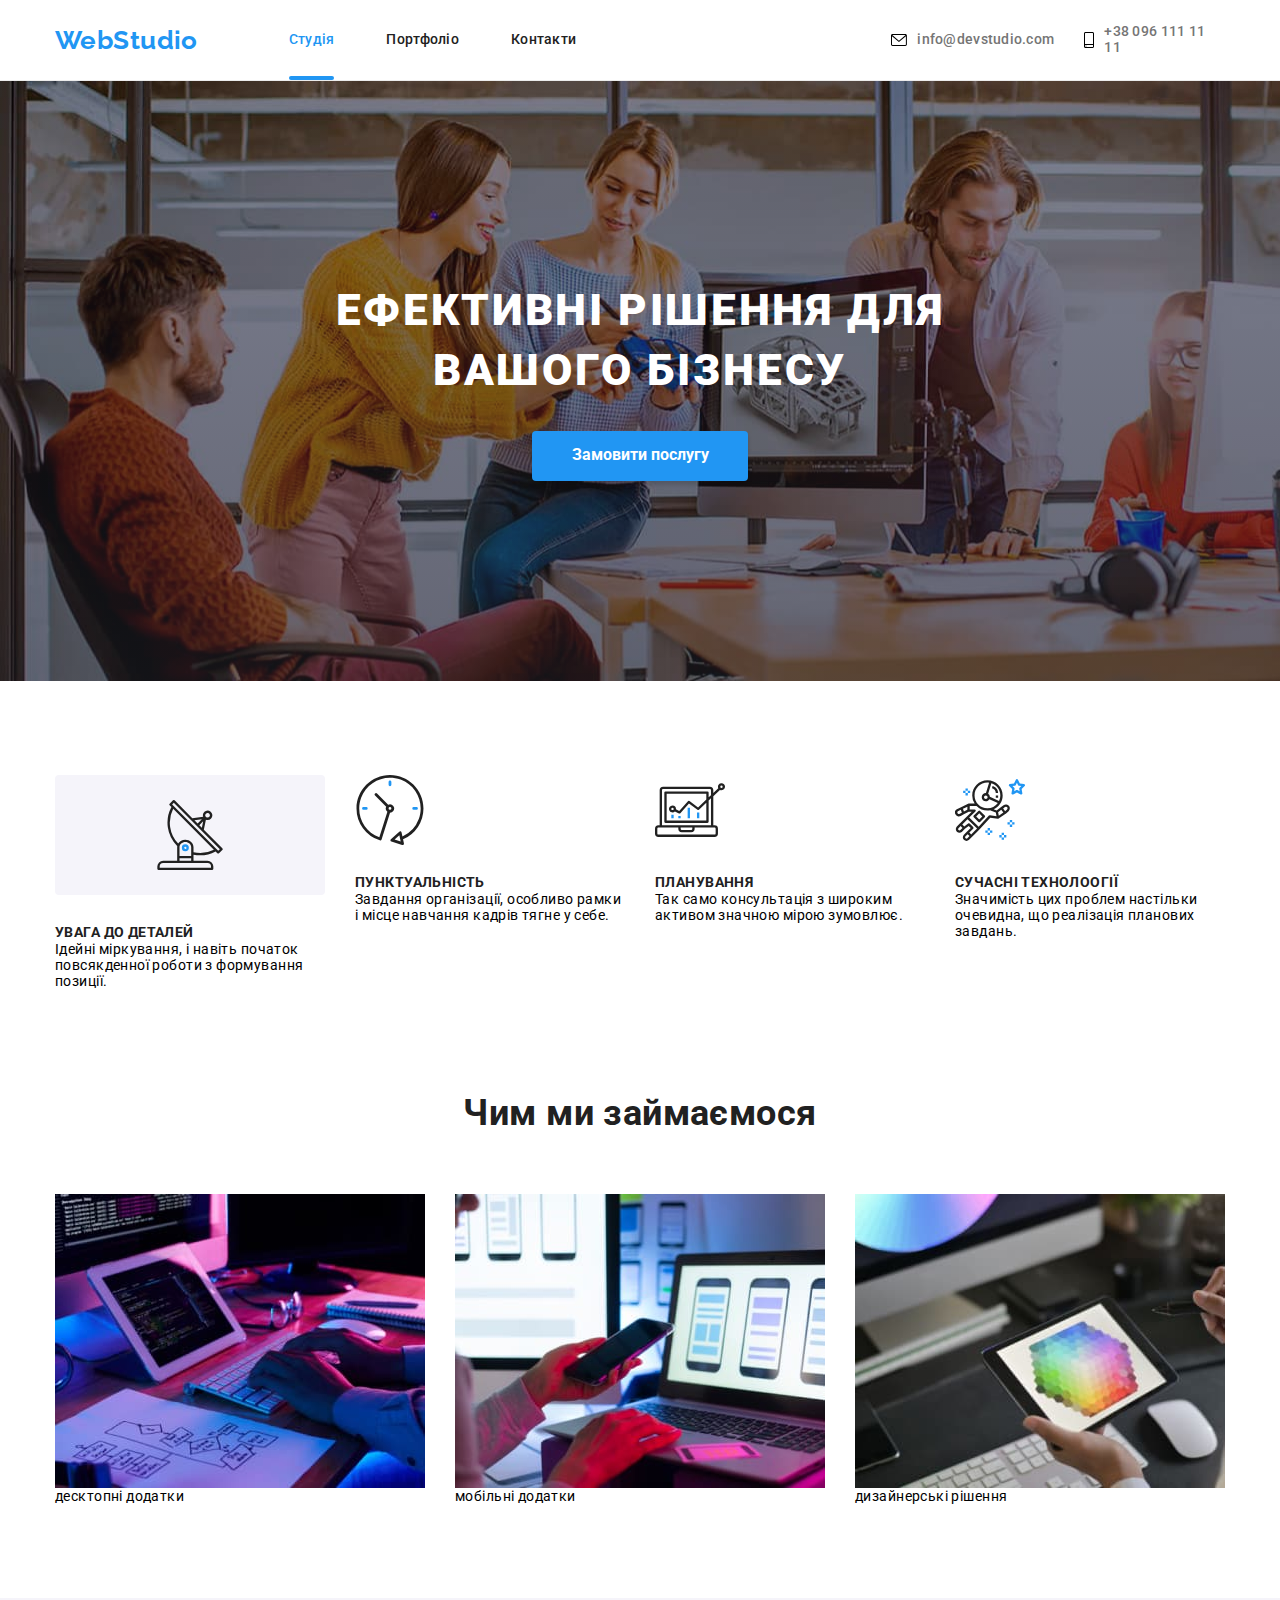
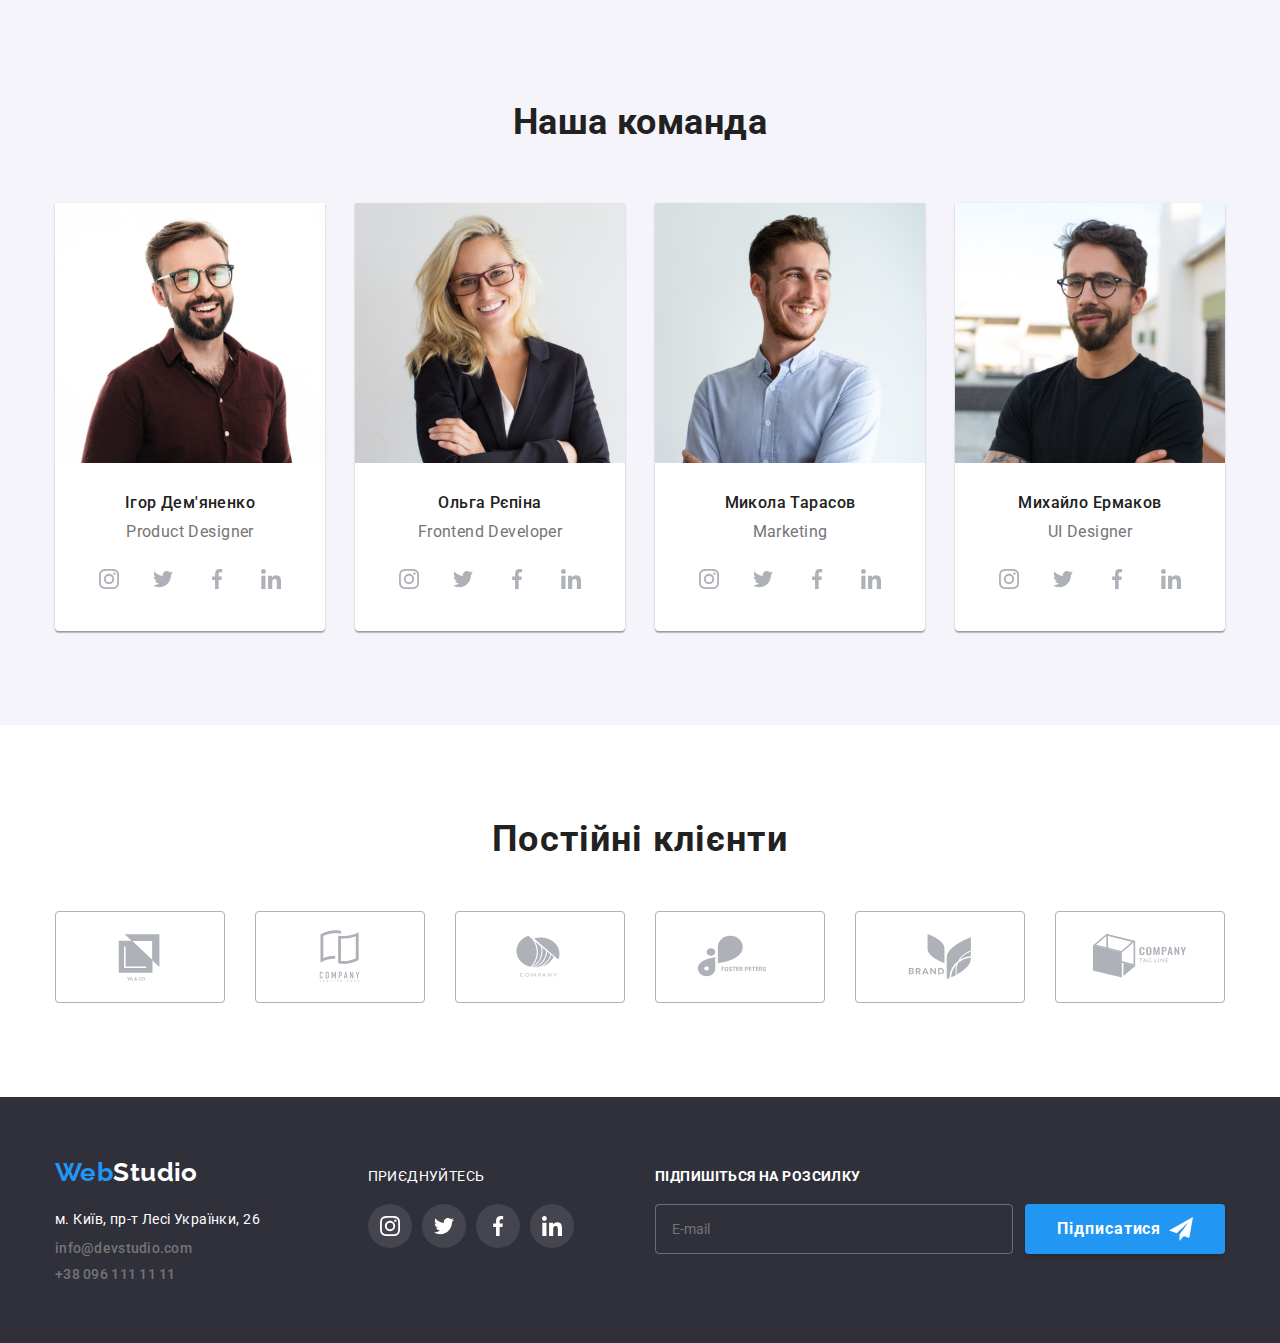
==== index.html @ 7995b05e "HW7 in procces..." ====
<!DOCTYPE html>
<html lang="uk">
  <head>
    <meta charset="UTF-8" >
    <meta http-equiv="X-UA-Compatible" content="IE=edge" >
    <meta name="viewport" content="width=device-width, initial-scale=1.0" >
    <title>WebStudio</title>
    <link
      rel="stylesheet"
      href="https://cdn.jsdelivr.net/npm/modern-normalize@1.1.0/modern-normalize.min.css"
    >
    <link rel="stylesheet" href="./css/styles.css" >
    <link rel="preconnect" href="https://fonts.googleapis.com" >
    <link rel="preconnect" href="https://fonts.gstatic.com" crossorigin >
    <link
      href="https://fonts.googleapis.com/css2?family=Raleway:wght@700&family=Roboto:wght@400;500;700;900&display=swap"
      rel="stylesheet"
    >
  </head>

  <body>
    <!--header-->
    <header class="header">
      <div class=" header-container container">
        <!-- logo -->
          <a class="logo header__logo link" href="./index.html"
            >Web<span class="logo__text">Studio</span>
          </a>
          <!-- nav -->
          <nav class="nav header__nav">
          <ul class="nav__list list">
            <li class="nav__item">
              <a class="nav__link link nav__link--current" href="./index.html">студія</a>
            </li>
            <li class="nav__item">
              <a class="nav__link link" href="./portfolio.html">портфоліо</a>
            </li>
            <li class="nav__item">
              <a class="nav__link link" href="">контакти</a>
            </li>
          </ul>
        </nav>
        <!-- link mail -->
        <ul class="header__contact list">
          <li class="header__mail-item">
            <a class="header__mail-link link" href="mailto:info@devstudio.com"
              >info@devstudio.com
              <svg class="header__icons" width="16" height="12">
                <use href="./images/icons.svg#icon-envelope"></use>
              </svg>
            </a>
          </li>
          <!-- link tel.-->
          <li class="header__phone-item">
            <a class="header__phone-link link" href="tel:+380961111111"
              >+38 096 111 11 11
              <svg class="header__icons" width="10" height="16">
                <use href="./images/icons.svg#icon-smartphone"></use>
              </svg>
            </a>
          </li>
        </ul>
      </div>
    </header>
    <!--section hero section-->
    <main class="main">
      <!--  -->
      <section class="hero-section section">
        <div class="container">
          <h1 class="hero-title">ефективні рішення для вашого бізнесу</h1>
          <button data-modal-open class="modal-button" type="button">
            Замовити послугу
          </button>
        </div>
      </section>

      <!--FEATURES-->

      <section class="feature section">
        <div class="container">
          <h2 class="visually-hidden">наші особливості</h2>
          <ul class="feature__list list">
            <li class="feature__item">
              <div class="features__container">
                <svg class="feature__icons" width="70" height="70">
                  <use href="./images/icons.svg#icon-antenna"></use>
                </svg>
              </div>
              <h3 class="feature__title">увага до деталей</h3>
              <p class="feature__deskription">
                Ідейні міркування, і навіть початок повсякденної роботи з
                формування позиції.
              </p>
            </li>
            <li class="feature__item">
              <div class="feature__container">
                <svg class="feature__icons" width="70" height="70">
                  <use href="./images/icons.svg#icon-clock"></use>
                </svg>
              </div>
              <h3 class="feature__title">пунктуальність</h3>
              <p class="feature__deskription">
                Завдання організації, особливо рамки і місце навчання кадрів
                тягне у себе.
              </p>
            </li>
            <li class="feature__item">
              <div class="feature__container">
                <svg class="feature__icons" width="70" height="70">
                  <use href="./images/icons.svg#icon-diagram"></use>
                </svg>
              </div>
              <h3 class="feature__title">планування</h3>
              <p class="feature__deskription">
                Так само консультація з широким активом значною мірою зумовлює.
              </p>
            </li>
            <li class="feature__item">
              <div class="feature__container">
                <svg class="feature__icons" width="70" height="70">
                  <use href="./images/icons.svg#icon-astronaut"></use>
                </svg>
              </div>
              <h3 class="feature__title">сучасні технолоогії</h3>
              <p class="feature__deskription">
                Значимість цих проблем настільки очевидна, що реалізація
                планових завдань.
              </p>
            </li>
          </ul>
        </div>
      </section>

      <!--чім ми займаємося-->

      <section class=" we-do-section section">
        <div class="container">
          <h2 class="we-do-section__title">Чим ми займаємося</h2>

          <!--  -->

          <ul class="we-do-section__list list">
            <li>
              <div class="we-do-section__wrapper">
                <img
                  src="./images/coding.jpg"
                  alt="Розробка програм"
                  width="370"
                >
                <p class="we-do-section__overlay">десктопні додатки</p>
              </div>
            </li>
            <!--  -->
            <li>
              <div class="we-do-section__wrapper">
                <img
                  src="./images/mobile-dev.jpg"
                  alt="Розробка для мобільних пристроїв"
                  width="370"
                >
                  <p class="we-do-section__overlay">мобільні додатки</p>
              </div>
            </li>
            <!--  -->
            <li>
              <div class="we-do-section__wrapper">
                <img
                  src="./images/coloring.jpg"
                  alt="Розробка стилю"
                  width="370"
                >
                  <p class="we-do-section__overlay">дизайнерські рішення</p>
              </div>
            </li>
          </ul>
        </div>
      </section>

      <!--наша команда-->

      <section class="section team-section">
        <div class="container">
          <h2 class="title-team-section">Наша команда</h2>
          <ul class="list-team list">
            <li class="team">
              <img
                src="./images/img_team/man1.jpg"
                alt="Ігор Дем'яненко"
                width="270"
              >
              <div class="team-description">
                <h3 class="head-member-team">ігор дем'яненко</h3>
                <p class="post-member-team" lang="en">product designer</p>
                <ul class="social-list list">
                  <li>
                    <a
                      class="social-link link"
                      href="https://www.instagram.com"
                      target="_blank"
                      rel="nofollow noopener noreferrer"
                      aria-label="Instagram"
                    >
                      <svg class="social-icons" width="20" height="20">
                        <use href="./images/icons.svg#icon-instagram"></use>
                      </svg>
                    </a>
                  </li>
                  <li>
                    <a
                      class="social-link link"
                      href="https://www.twitter.com"
                      target="_blank"
                      rel="nofollow noopener noreferrer"
                      aria-label="Twitter"
                    >
                      <svg class="social-icons" width="20" height="20">
                        <use href="./images/icons.svg#icon-twitter"></use>
                      </svg>
                    </a>
                  </li>
                  <li>
                    <a
                      class="social-link link"
                      href="https://www.facebook.com"
                      target="_blank"
                      rel="nofollow noopener noreferrer"
                      aria-label="Facebook"
                    >
                      <svg class="social-icons" width="20" height="20">
                        <use href="./images/icons.svg#icon-facebook"></use>
                      </svg>
                    </a>
                  </li>
                  <li>
                    <a
                      class="social-link link"
                      href="https://www.linkedin.com"
                      target="_blank"
                      rel="nofollow noopener noreferrer"
                      aria-label="Linkedin"
                    >
                      <svg class="social-icons" width="20" height="20">
                        <use href="./images/icons.svg#icon-linkedin"></use>
                      </svg>
                    </a>
                  </li>
                </ul>
              </div>
            </li>
            <li class="team">
              <img
                src="./images/img_team/blondgerl.jpg"
                alt="Ольга Рєпіна"
                width="270"
              >
              <div class="team-description">
                <h3 class="head-member-team">ольга рєпіна</h3>
                <p class="post-member-team" lang="en">frontend developer</p>
                <ul class="social-list list">
                  <li>
                    <a
                      class="social-link link"
                      href="https://www.instagram.com"
                      target="_blank"
                      rel="nofollow noopener noreferrer"
                      aria-label="Instagram"
                    >
                      <svg class="social-icons" width="20" height="20">
                        <use href="./images/icons.svg#icon-instagram"></use>
                      </svg>
                    </a>
                  </li>
                  <li>
                    <a
                      class="social-link link"
                      href="https://www.twitter.com"
                      target="_blank"
                      rel="nofollow noopener noreferrer"
                      aria-label="Twitter"
                    >
                      <svg class="social-icons" width="20" height="20">
                        <use href="./images/icons.svg#icon-twitter"></use>
                      </svg>
                    </a>
                  </li>
                  <li>
                    <a
                      class="social-link link"
                      href="https://www.facebook.com"
                      target="_blank"
                      rel="nofollow noopener noreferrer"
                      aria-label="Facebook"
                    >
                      <svg class="social-icons" width="20" height="20">
                        <use href="./images/icons.svg#icon-facebook"></use>
                      </svg>
                    </a>
                  </li>
                  <li>
                    <a
                      class="social-link link"
                      href="https://www.linkedin.com"
                      target="_blank"
                      rel="nofollow noopener noreferrer"
                      aria-label="Linkedin"
                    >
                      <svg class="social-icons" width="20" height="20">
                        <use href="./images/icons.svg#icon-linkedin"></use>
                      </svg>
                    </a>
                  </li>
                </ul>
              </div>
            </li>
            <li class="team">
              <img
                src="./images/img_team/man2.jpg"
                alt="Микола Тарасов"
                width="270"
              >
              <div class="team-description">
                <h3 class="head-member-team">микола тарасов</h3>
                <p class="post-member-team" lang="en">marketing</p>
                <ul class="social-list list">
                  <li>
                    <a
                      class="social-link link"
                      href="https://www.instagram.com"
                      target="_blank"
                      rel="nofollow noopener noreferrer"
                      aria-label="Instagram"
                    >
                      <svg class="social-icons" width="20" height="20">
                        <use href="./images/icons.svg#icon-instagram"></use>
                      </svg>
                    </a>
                  </li>
                  <li>
                    <a
                      class="social-link link"
                      href="https://www.twitter.com"
                      target="_blank"
                      rel="nofollow noopener noreferrer"
                      aria-label="Twitter"
                    >
                      <svg class="social-icons" width="20" height="20">
                        <use href="./images/icons.svg#icon-twitter"></use>
                      </svg>
                    </a>
                  </li>
                  <li>
                    <a
                      class="social-link link"
                      href="https://www.facebook.com"
                      target="_blank"
                      rel="nofollow noopener noreferrer"
                      aria-label="Facebook"
                    >
                      <svg class="social-icons" width="20" height="20">
                        <use href="./images/icons.svg#icon-facebook"></use>
                      </svg>
                    </a>
                  </li>
                  <li>
                    <a
                      class="social-link link"
                      href="https://www.linkedin.com"
                      target="_blank"
                      rel="nofollow noopener noreferrer"
                      aria-label="Linkedin"
                    >
                      <svg class="social-icons" width="20" height="20">
                        <use href="./images/icons.svg#icon-linkedin"></use>
                      </svg>
                    </a>
                  </li>
                </ul>
              </div>
            </li>
            <li class="team">
              <img
                src="./images/img_team/man3.jpg"
                alt="Михайло Єрмаков"
                width="270"
              >
              <div class="team-description">
                <h3 class="head-member-team">михайло ермаков</h3>
                <p class="post-member-team" lang="en">UI designer</p>
                <ul class="social-list list">
                  <li>
                    <a
                      class="social-link link"
                      href="https://www.instagram.com"
                      target="_blank"
                      rel="nofollow noopener noreferrer"
                      aria-label="Instagram"
                    >
                      <svg class="social-icons" width="20" height="20">
                        <use href="./images/icons.svg#icon-instagram"></use>
                      </svg>
                    </a>
                  </li>
                  <li>
                    <a
                      class="social-link link"
                      href="https://www.twitter.com"
                      target="_blank"
                      rel="nofollow noopener noreferrer"
                      aria-label="Twitter"
                    >
                      <svg class="social-icons" width="20" height="20">
                        <use href="./images/icons.svg#icon-twitter"></use>
                      </svg>
                    </a>
                  </li>
                  <li>
                    <a
                      class="social-link link"
                      href="https://www.facebook.com"
                      target="_blank"
                      rel="nofollow noopener noreferrer"
                      aria-label="Facebook"
                    >
                      <svg class="social-icons" width="20" height="20">
                        <use href="./images/icons.svg#icon-facebook"></use>
                      </svg>
                    </a>
                  </li>
                  <li>
                    <a
                      class="social-link link"
                      href="https://www.linkedin.com"
                      target="_blank"
                      rel="nofollow noopener noreferrer"
                      aria-label="Linkedin"
                    >
                      <svg class="social-icons" width="20" height="20">
                        <use href="./images/icons.svg#icon-linkedin"></use>
                      </svg>
                    </a>
                  </li>
                </ul>
              </div>
            </li>
          </ul>
        </div>
      </section>
      <!-- client-list -->
      <section class="section clients">
        <div class="container">
          <h2 class="clients-title">Постійні клієнти</h2>
          <ul class="clients-list list">
            <li class="clients-item">
              <a href="" class="clients-link">
                <svg class="client-icon" width="106" height="60">
                  <use href="./images/icons.svg#icon-logo-1"></use>
                </svg>
              </a>
            </li>
            <li class="clients-item">
              <a href="" class="clients-link">
                <svg class="client-icon" width="106" height="60">
                  <use href="./images/icons.svg#icon-logo-2"></use>
                </svg>
              </a>
            </li>
            <li class="clients-item">
              <a href="" class="clients-link">
                <svg class="client-icon" width="106" height="60">
                  <use href="./images/icons.svg#icon-logo-3"></use>
                </svg>
              </a>
            </li>
            <li class="clients-item">
              <a href="" class="clients-link">
                <svg class="client-icon" width="106" height="60">
                  <use href="./images/icons.svg#icon-logo-4"></use>
                </svg>
              </a>
            </li>
            <li class="clients-item">
              <a href="" class="clients-link">
                <svg class="client-icon" width="106" height="60">
                  <use href="./images/icons.svg#icon-logo-5"></use>
                </svg>
              </a>
            </li>
            <li class="clients-item">
              <a href="" class="clients-link">
                <svg class="client-icon" width="106" height="60">
                  <use href="./images/icons.svg#icon-logo-6"></use>
                </svg>
              </a>
            </li>
          </ul>
        </div>
      </section>
    </main>

    <!--footer-->

    <footer class="footer">
      <div class="footer-container container">
        <div class="footer-address">
          <h2 class="visually-hidden">контакти</h2>
          <a class="logo link" href="./index.html"
            >Web<span class="logo__text-invert">Studio</span>
          </a>
          <address class="address">
            <ul class="addres__list list">
              <li class="addres__item">
                <a
                  class="address__link link"
                  href="https://goo.gl/maps/MjFmagzTwZB6WULo7"
                  target="_blank"
                  rel="noopener nofollow noreferrer"
                  >м. Київ, пр-т Лесі Українки, 26
                </a>
              </li>
              <li class="address__mail-item">
                <a
                  class="address__mail-link link"
                  href="mailto:info@devstudio.com"
                  >info@devstudio.com</a
                >
              </li>
              <li class="address__phone-item">
                <a class="address__phone-link link" href="tel:+380961111111"
                  >+38 096 111 11 11</a
                >
              </li>
            </ul>
          </address>
        </div>
        <!-- social-list -->
        <div class="footer__social-links">
          <p class="footer__social-links--title">приєднуйтесь</p>
          <ul class="footer__social-links--list list">
            <li>
              <a
                class="footer__social-links--invert link"
                href="https://www.instagram.com"
                target="_blank"
                rel="nofollow noopener noreferrer"
                aria-label="Instagram"
              >
                <svg class="footer__social-links--icons" width="20" height="20">
                  <use href="./images/icons.svg#icon-instagram"></use>
                </svg>
              </a>
            </li>
            <li>
              <a
                class="footer__social-links--invert link"
                href="https://www.twitter.com"
                target="_blank"
                rel="nofollow noopener noreferrer"
                aria-label="Twitter"
              >
                <svg class="footer__social-links--icons" width="20" height="20">
                  <use href="./images/icons.svg#icon-twitter"></use>
                </svg>
              </a>
            </li>
            <li>
              <a
                class="footer__social-links--invert link"
                href="https://www.facebook.com"
                target="_blank"
                rel="nofollow noopener noreferrer"
                aria-label="Facebook"
              >
                <svg class="footer__social-links--icons" width="20" height="20">
                  <use href="./images/icons.svg#icon-facebook"></use>
                </svg>
              </a>
            </li>
            <li>
              <a
                class="footer__social-links--invert link"
                href="https://www.linkedin.com"
                target="_blank"
                rel="nofollow noopener noreferrer"
                aria-label="Linkedin"
              >
                <svg class="footer__social-links--icons" width="20" height="20">
                  <use href="./images/icons.svg#icon-linkedin"></use>
                </svg>
              </a>
            </li>
          </ul>
        </div>

        <!-- form footer -->

        <form class="footer-booking-form" name="footer-booking-form">
          <span class="title-submit " >підпишіться на розсилку</span>
          <label class="footer-label">
            <input class="footer-form-input" type="email" name="email" placeholder="E-mail">
            <button class="button-submit" type="submit">
              Підписатися
              <svg class="icon-send" width="24" height="24">
                <use href="./images/icons.svg#icon-send"></use>
              </svg>
            </button>
          </label>  
        </form>
      </div>
    </footer>

    <!-- modal window -->
    <div class="backdrop is-hidden" data-modal>
      <div class="modal">
        <p></p>
        <button data-modal-close class="close-btn" type="button">
          <svg class="close-btn-icon" width="18" height="18">
            <use href="./images/icons.svg#icon-close"></use>
          </svg>
        </button>

        <!-- modal-form -->

        <form class="modal-booking-form" name="modal_booking_form" >
          <div class="modal-submit">
            <p class="title-modal-submit">Залиште свої данні, ми вам передзвонимо</p>
            <!--  -->
            <label class="booking-form-fild">
              <span class="label-title">Ім'я</span>
              <input type="text" class="modal-form-input" name="username" required >
              <svg class="icon icon-person-form" width="18" height="18">
                <use href="./images/icons.svg#icon-person-black-form"></use>
              </svg>
            </label>
            <!--  -->
            <label class="booking-form-fild">
              <span class="label-title">Телефон</span>
              <input type="tel" class="modal-form-input" name="phone_number" required>
              <svg class="icon icon-phone-form" width="18" height="18">
                <use href="./images/icons.svg#icon-phone-black-form"></use>
              </svg>
            </label>
            <!--  -->
            <label class="booking-form-fild">
              <span class="label-title">Пошта</span>
              <input type="email" class="modal-form-input" name="email">
              <svg class="icon icon-email-form" width="18" height="18">
                <use href="./images/icons.svg#icon-email-black-form"></use>
              </svg>
            </label>
            <!--  -->
            <label class="booking-form-fild">
              <span class="label-title">Коментар</span>
              <textarea name="coments" placeholder="Введіть текст" rows="8"></textarea>
            </label>
            <!--  -->
            <label class="chekbox-form-fild">
              <input type="checkbox" name="checkbox" class="checkbox">
              <span class="icon-checkbox"></span>
              <span class="checkbox-title">Погоджуюся з розсилкою та приймаю 
                <a class="checkbox-agreement" href="">Умови договору</a>
              </span>
            </label>
            <button type="submit" class="button-submit modal-form-button" >Відправити</button>
          </div>
        </form>
      </div>
    </div>
    <script src="./js/modal.js"></script>
  </body>
</html>
---- css/styles.css ----
/* base style */

body {
    background-color: var(--background-color-white);
    font-family: var(--primary-font);
    font-size: 14px;
    letter-spacing: 0.03em;
}
/* змінні */
:root {
    --button-color-blue: #2196F3;
    --background-color-white: #ffffff;
    --background-color-dark: #2F303A;
    --background-color-light: #ECECEC;
    --background-color-team: #F5F4FA;
    --main-text-color-gray: #757575;
    --main-text-color-black: #212121;
    --logo-text-color-blue: #2196F3;
    --logo-text-color-black: #212121;
    --hover-focus-color-blue: #2196F3;
    /* font */
    --primary-font: 'Roboto', sans-serif;
    /* animation */
    --trns-fast: 250ms ;
    --trns-slow: 2500ms;
}
/* reset styles */
h1, h2, h3, h4, h5, h6, p, ul {
    margin: 0;
}
/*    зміна курсора    */
button {
    cursor: pointer;
    font-family: inherit;
} 
/* колір для посилань */
a {
    text-decoration: none;
    color: #212121;
}
/*    Підреслювання  вимк    */
.link {
    text-decoration: none;
}
/*    маркер списку  вимк    */
.list {
    list-style: none;
    padding: 0;
} 
.container {
    width: 1200px;
    margin: 0 auto;
    padding: 0 15px;
}
.section {
    padding-top: 94px;
    padding-bottom: 94px;
}
/*    header   */
.header {
    background-color: var(--background-color-white);
    border-bottom: 1px solid #ECECEC;
}
.header-container {
    display: flex;
    align-items: center;
}
/* logo */
.logo {
    font-family: 'Raleway';
    font-weight: 700;
    font-size: 26px;
    line-height: 1.19;
    color: var(--logo-text-color-blue);
    padding-top: 24px;
    padding-bottom: 24px;
}
.logo-text {
    color: var(--logo-text-color-black);
}
.header__logo {
    margin-right: 91px;
}
/* nav */
.header__nav {
    display: flex;
    align-items: center;
    margin-right: 315px;
}
.nav__list {
    display: flex;
    text-transform: capitalize;
} 
.nav__item:not(:last-child) {
    margin-right: 52px;
}
.nav__link {
    display: block;
    padding-top: 32px;
    padding-bottom: 32px;
    font-weight: 500;
    line-height: 1.14;
    letter-spacing: 0.02em;
    position: relative;
    transition-property: color;
    transition-duration: var(--trns-fast);
}
.nav__link--current {
    color: #2196F3;
}
.nav__link--current::after {
    content: '';
    position: absolute;
    bottom: 0;
    left: 0;
    display: block;
    width: 100%;
    height: 4px;
    border-radius: 4px;
    background-color:var(--button-color-blue);
}
/*    Посилання на mail     */
.header__contact {
    display: flex;
}
.header__mail-item {
    margin-right: 30px;
    display: flex;
    align-items: center; 
}
.header__icons {
    transition-property: fill;
    transition-duration: var(--trns-fast);
}
.header__mail-link {
    display: flex;
    flex-direction: row-reverse;
    align-items: center;
    gap: 10px;
    font-weight: 500;
    line-height: 1.14;
    letter-spacing: 0.02em;
    color: var(--main-text-color-gray);

    transition-property: color;
    transition-duration: var(--trns-fast);
}                   
/*    Посилання на tel.    */
.header__phone-item {
    display: flex;
    align-items: center;
}
.header__phone-link {
    display: flex;
    flex-direction: row-reverse;
    align-items: center;
    gap: 10px;
    font-weight: 500;
    line-height: 1.14;
    letter-spacing: 0.02em;
    color:var(--main-text-color-gray);
    
    transition-property: color;
    transition-duration: var(--trns-fast); 
}

/*    Hover Focus  header  */

.nav__link:hover,
.nav__link:focus,
.header__mail-link:hover,
.header__mail-link:focus,
.header__phone-link:hover,
.header__phone-link:focus {
    color: var(--hover-focus-color-blue);
}

.header__mail-item:hover,
.header__mail-item:focus,
.header__phone-item:hover,
.header__phone-item:focus .icons-header {
    fill: var(--hover-focus-color-blue);
}

.header__mail-link:focus,
.phone-number-link:focus .icons-header {
    fill: #188CE8;
}

/*  section hero section   */

img {
    display: block;
}
.hero-section {
    padding: 200px 0 200px 0;
    margin: auto;
    max-width: 1600px;
    background-image: linear-gradient(rgba(47, 48, 58, 0.1), rgba(47, 48, 58, 0.4)), url('../images/Img.jpg');
    background-color: var(--background-color-dark);
    
}
.hero-title {
    width: 696px;
    margin-left: auto;
    margin-right: auto;
    margin-bottom: 30px;
    text-align: center;
    text-transform: uppercase;
    font-weight: 900;
    font-size: 44px;
    line-height: 1.36;
    letter-spacing: 0.06em;
    color: var(--background-color-white);
}
.modal-button {
    width: 216px;
    height: 50px;
    font-weight: 700;
    font-size: 16px;
    line-height: 1.9;
    color: #ffffff;
    background-color: var(--button-color-blue);
    border-radius: 4px;
    box-shadow: 0px 4px 4px rgba(0, 0, 0, 0.15);
    display: block;
    margin-left: auto;
    margin-right: auto;
    border: none;

    transition-property: background-color;
    transition-duration: var(--trns-fast);

}
.modal-button:hover, 
.modal-button:focus {
    background-color: #188CE8;
}

/* FEATURES*/

/* правильно ховаєм заголовок */
.visually-hidden {
    position: absolute;
    width: 1px;
    height: 1px;
    margin: -1px;
    border: 0;
    padding: 0;
    white-space: nowrap;
    clip-path: inset(100%);
    clip: rect(0 0 0 0);
    overflow: hidden;
}
.feature__list {
    display: flex;
    gap: 30px;
    justify-content: space-between;
}
.feature__item {
    width: 270px;
}
.features__container {
    display: flex;
    justify-content: center;
    align-items: center;
    width: 270px;
    height: 120px;
    background: #F5F4FA;
    border-radius: 4px;
    
}
.feature__icons {
    display: block;
}
.feature__title {
    font-size: 14px;
    font-weight: 700;
    line-height: 1.14;
    text-transform: uppercase;
    color: var(--main-text-color-black);
    margin-top: 30px;
}
.deskription__feature {
    line-height: 1.71;
    color: var(--main-text-color-gray);
    margin-top: 10px;
}

/*   Чим ми займаємося    */
.we-do-section {
    padding-top: 0;
}
.we-do-section__title {
    display: flex;
    justify-content: center;
    font-weight: 700;
    font-size: 36px;
    line-height: 1.7;
    color: var(--main-text-color-black);
}
.we-do-section__list {
    margin-top: 50px;
    display: flex;
    justify-content: space-between;
    gap: 30px;

}
/* overlay */
.we-do-section__wrapper {
    position: relative;
}
.overlay-text {
    font-weight: 700;
    text-transform: uppercase;
    color: #FFFFFF;
    letter-spacing: 0.03em;
    position: absolute;
    bottom: 0;
    width: 100%;
    height: 70px;
    background: rgba(47, 48, 58, 0.8);
    display: flex;
    justify-content: center;
    align-items: center;
}

/* Наша команда */
.team-section {
    background-color: var(--background-color-team);
} 
.title-team-section {
    font-weight: 700;
    font-size: 36px;
    line-height: 1.7;
    color: var(--main-text-color-black);
    display: flex;
    justify-content: center;
}

.list-team {
    display: flex;
    gap: 30px;
    justify-content: space-between;
    margin-top: 50px;
}
.team-description {
    padding: 30px 0;
}
.team {
    background-color: var(--background-color-white);
    width: 270px;
    height: 428px;
    box-shadow: 0px 1px 3px rgba(0, 0, 0, 0.12),
     0px 1px 1px rgba(0, 0, 0, 0.14),
     0px 2px 1px rgba(0, 0, 0, 0.2);
    border-radius: 0px 0px 4px 4px;
}
.head-member-team {
    font-weight: 500;
    font-size: 16px;
    line-height: 1.19;
    color: var(--main-text-color-black);
    display: flex;
    justify-content: center;
    text-transform: capitalize;
}
.post-member-team {
    font-size: 16px;
    line-height: 1.19;
    color: var(--main-text-color-gray);
    display: flex;
    justify-content: center;
    text-transform: capitalize;
    margin-top: 10px;
}
/* social-list */
.social-list {
    display: flex;
    justify-content: center;
    gap: 10px;
    margin-top: 16px;
}
.social-link {
    display: flex;
    align-items: center;
    justify-content: center;
    width: 44px;
    height: 44px;
    color: #AFB1B8;
    background-color: #FFFFFF;
    border-radius: 50%;
    
    transition-property: background-color fill;
    transition-duration: var(--trns-fast);
}
.social-icons {
    fill: currentColor;

    transition-property: background-color fill;
    transition-duration: var(--trns-fast);
}
/* hover/focus */
.social-link:hover,
.social-link:focus {
    background-color: #2196F3;
}
.social-link:hover .social-icons {
    fill: #fff; 
}
.social-link:focus .social-icons {
    fill: #fff;
}
/* client-list */
.clients-title {
    display: flex;
    justify-content: center;
    font-size: 36px;
    letter-spacing: 0.03em;
    color: #212121;
}
.clients-list {
    display: flex;
    justify-content: center;
    align-items: center;
    gap: 30px;
    margin-top: 50px;
}
.clients-link {
    width: 170px;
    height: 92px;
    display: flex;
    justify-content: center;
    align-items: center;
    border: 1px solid #AFB1B8;
    border-radius: 4px;
    color: #AFB1B8;

    transition-property: color border-color;
    transition-duration: var(--trns-fast);
}
.client-icon {
    fill: currentColor;
}
.clients-link:hover,
.clients-link:focus {
    border-color: var(--hover-focus-color-blue);
    color: var(--hover-focus-color-blue);
}

/*    Portfolio   main */

/* список навигации*/
.nav-list {
    display: flex;
    justify-content: center;
    gap: 8px;
}
.nav-list-link {
    text-transform: capitalize;
    border: none;
    border-radius: 4px;
    font-family: inherit;
    font-weight: 500;
    font-size: 16px;
    line-height: 1.6;
    color: var(--main-text-color-black);
    height: 38px;
    padding-left: 22px;
    padding-right: 22px;

    transition-property: background-color color box-shadow;
    transition-duration: var(--trns-fast);

}
.text-trasform-none {
    text-transform: lowercase;
} 
.text-transform-up {
    text-transform: uppercase;
}

.nav-list-link:hover,
.nav-list-link:focus {
    background-color: var(--hover-focus-color-blue);
    color: #FFFFFF;
    box-shadow: 0px 3px 1px rgba(0, 0, 0, 0.1),
     0px 1px 2px rgba(0, 0, 0, 0.08),
     0px 2px 2px rgba(0, 0, 0, 0.12);
}

/*portfolio Maine content */

.list-portfolio {
    display: flex;
    flex-wrap: wrap;
    gap: 30px;
    justify-content: center;
    padding: 0;
    margin-top: 50px;
} 

.item {
    display: inline-block;
}


.portfolio-link {
    display: block;
    
    transform: box-shadow;
    transition-duration: var(--trns-fast);
}
.portfolio-link:hover,
.portfolio-link:focus {
    box-shadow: 0px 1px 1px rgba(0, 0, 0, 0.12), 
    0px 4px 4px rgba(0, 0, 0, 0.06),
     1px 4px 6px rgba(0, 0, 0, 0.16);
}
.portfolio-title {
    text-transform: capitalize;
    font-size: 18px;
    line-height: 36px;
    letter-spacing: 0.06em;
    
}
.paragraf-list {
    text-transform: capitalize;
    color: var(--main-text-color-gray);
    padding-top: 4px;
    font-size: 16px;
    line-height: 30px;
    letter-spacing: 0.03em;
}
.portfolio-description {
    padding: 20px 24px;
    border-left: 1px solid #EEEEEE;
    border-right: 1px solid #EEEEEE;
    border-bottom: 1px solid #EEEEEE;
}

/* Overlay portfolio */

.portfolio-thumb {
    position: relative;
    overflow: hidden;

}
.portfolio-overlay {
    position: absolute;
    top: 0;
    left: 0;
    width: 100%;
    height: 100%;
}
.overlay-box-portfolio {
    position: absolute;
    left: 0;
    top: 0;
    width: 100%;
    height: 294px;
    background: rgba(33, 150, 243, 0.9);
    padding: 63px 24px;
    
    transform: translateY(100%);
    transition: var(--trns-fast) cubic-bezier(0.4, 0, 0.2, 1);
}
.portfolio-link:hover .overlay-box-portfolio,
.portfolio-link:focus .overlay-box-portfolio {
    transform: translateY(0);
}
.overlay-deskription {
    font-size: 18px;
    line-height: 1.55;
    letter-spacing: 0.03em;
    color: #FFFFFF;
}

/*    Footer    */

.footer {
    display: block;
    background-color: var(--background-color-dark);
    display: flex;
    flex-direction: column;
    justify-content: center;
    padding-top: 60px;
    padding-bottom: 60px;
}
.footer-container {
    display: flex;
    justify-content: space-between;
    align-items: baseline;
}
.footer-address {

}
/* logo */
.logo__text-invert {
    color: #FFFFFF;
}
/* address */
.address {
    width: 231px;
    font-style: normal;
    margin-top: 20px;
}
.address__list {
    display: flex;
    justify-content: space-between;
    flex-direction: column;
}
/*  */
.addres__item {

}
.address__link {
    line-height: 1.7;
    color: #FFFFFF;

    transition-property: color;
    transition-duration: var(--trns-fast);
}
/*  */
.address__mail-item {
    margin-top: 9px;
}
.address__mail-link {
    font-weight: 500;
    line-height: 1.14;
    letter-spacing: 0.02em;
    color: var(--main-text-color-gray);

    transition-property: color;
    transition-duration: var(--trns-fast);
}
/* \ */
.address__phone-item {
    margin-top: 9px;
}
.address__phone-link {
    font-weight: 500;
    line-height: 1.14;
    letter-spacing: 0.02em;
    color: var(--main-text-color-gray);

    transition-property: color;
    transition-duration: var(--trns-fast);
}

.address__link:hover,
.address__link:focus,
.address__mail-link:hover,
.address__mail-link:focus,
.address__phone-link:hover,
.address__hone-link:focus {
    color: var(--button-color-blue);
}

/* social-list */


.footer__social-links {
    display: flex;
    flex-direction: column;
    justify-content: space-between;
    width: 206px;
    height: 80px;
}
.footer__social-links--title {
font-size: 14px;
text-transform: uppercase;
color: #FFFFFF;
}
.footer__social-links--list {
   display: flex;
   gap: 10px;
}

.footer__social-links--invert {
    display: flex;
    align-items: center;
    justify-content: center;
    width: 44px;
    height: 44px;
    color: #ffffff;
    background: rgba(255, 255, 255, 0.1);
    border-radius: 50%;
    
    transition-property: background-color;
    transition-duration: var(--trns-fast);
}

.footer__social-links--icons {
    fill: currentColor;
}

/* hover/focus social-list */

.footer__social-links--invert:hover,
.footer__social-links--invert:focus {
    background-color: #2196F3;
}
/* form footer */

.footer-booking-form {
    display: flex;
    flex-direction: column;


}

.title-submit {
    font-weight: 700;
    text-transform: uppercase;

    color: #FFFFFF;
    margin-bottom: 20px;
}

.footer-label {
    display: flex;

}

.footer-form-input {
    cursor: pointer;
    width: 358px;
    height: 50px;
    margin-right: 12px;
    border: 1px solid rgba(255, 255, 255, 0.3);
    border-radius: 4px;
    background-color: transparent;
    padding-left: 16px;
    color: #FFFFFF;

    transition: 250ms cubic-bezier(0.4, 0, 0.2, 1);

}

.footer-form-input:hover,
.footer-form-input:focus {
    outline: inherit;
    border-color: var(--hover-focus-color-blue);
}


.button-submit {
    width: 200px;
    height: 50px;
    background: var(--button-color-blue);
    box-shadow: 0px 4px 4px rgba(0, 0, 0, 0.15);
    border-radius: 4px;
    border: none;
    letter-spacing: 0.06em;
    font-weight: 700;
    font-size: 16px;
    line-height: 1.9;
    padding: 10px 28px;
    color: #FFFFFF;
    display: flex;
    align-items: center;
    justify-content: space-around;
}

.icon-send {
    fill: #fff;
}

/* modal window */  


.backdrop {
    position: fixed;
    top: 0;
    left: 0;

    width: 100%;
    height: 100%;
    background-color: rgba(0, 0, 0, 0.2); 

    transition: opacity 250ms linear, visibility 250ms linear;
    

}
.backdrop.is-hidden {
    opacity: 0;
    visibility: hidden;
    pointer-events: none;
}
.modal {
    position: absolute;
    top: 50%;
    left: 50%;
    transform: translate(-50%, -50%);
    
    width: 528px;
    height: 580px;
    
    background: #FFFFFF;
    box-shadow: 0px 1px 3px rgba(0, 0, 0, 0.12),
     0px 1px 1px rgba(0, 0, 0, 0.14), 
     0px 2px 1px rgba(0, 0, 0, 0.2);
    border-radius: 4px; 

    padding: 40px;


}
.close-btn {
    position: absolute;
    top: 8px;
    right: 8px;

    display: flex;
    align-items: center;
    justify-content: center;
    width: 30px;
    height: 30px;
    padding: 0;
    
    background-color: transparent;
    border-radius: 50%;
    border: 1px solid rgba(0, 0, 0, 0.1);
}
.close-btn:hover .close-btn-icon {
    fill:var(--hover-focus-color-blue);
}
/* modal-form */

.title-modal-submit {
    font-weight: 700;
    font-size: 20px;
    line-height: 23px;
    text-align: center;
    letter-spacing: 0.03em;
    margin-bottom: 12px;

    color: #212121;
}

.booking-form-fild {
    position: relative;
    display: flex;
    flex-direction: column;
    justify-content: flex-end;
    margin-bottom: 10px;
    
}
.label-title {
    font-size: 12px;
    line-height: 1.2;
    letter-spacing: 0.01em;
    margin-bottom: 4px;
    color: #757575;
}
.modal-form-input {
    height: 40px;
    border: 1px solid rgba(33, 33, 33, 0.2);
    border-radius: 4px;
    padding-left: 42px;
    transition: 250ms cubic-bezier(0.4, 0, 0.2, 1);
}
.icon {
    position: absolute;
    display: inline-block;
    left: 12px;
    top: 50%;
    transition: 250ms cubic-bezier(0.4, 0, 0.2, 1);


}
textarea {
    height: 120px;
    padding: 12px 16px;
    font-size: 12px;
    line-height: 1.2;
    letter-spacing: 0.01em;
    color: rgba(33, 33, 33, 0.2);
    border: 1px solid rgba(33, 33, 33, 0.2);
    border-radius: 4px;
    resize: none;
    color: #2F303A;
}

/* CHECKBOX */

.chekbox-form-fild {
    position: relative;
    display: inline-block;
    display: flex;
    justify-content: center;
    height: 24px;
    align-items: center;
    gap: 8px;
    margin-top: 20px;
    margin-bottom: 30px;
    cursor: pointer;
}
.checkbox {
    position: absolute;
    width: 1px;
    height: 1px;
    margin: -1px;
    border: 0;
    padding: 0;
    white-space: nowrap;
    clip-path: inset(100%);
    clip: rect(0 0 0 0);
    overflow: hidden;
}
.icon-checkbox {
    display: inline-block;
    width: 16px;
    height: 15px;

    border: 2px solid #212121;
    border-radius: 2px;
    transition: 250ms cubic-bezier(0.4, 0, 0.2, 1);

}
.checkbox:checked + .icon-checkbox {
    background-color: var(--button-color-blue);
    background-image: url('../images/icon\ check.svg');
    background-size: contain;
    background-origin: border-box;
    border-color: transparent;
    

}
.icon-check {
    display: inline-block;
    width: 16px;
    height: 15px;
    background: #2196F3;
    border-radius: 2px;
}

.checkbox-title {
    font-size: 14px;
    line-height: 24px;
    letter-spacing: 0.03em;

    color: #757575;
}
.checkbox-agreement {
    letter-spacing: 0.03em;
    text-decoration-line: underline;

    color: #2196F3;
}
/*  */
.booking-form-fild:hover .icon {
    fill: #2196F3;
} 
.modal-form-input:hover,
.modal-form-input:focus  {
    border-color: #188CE8;
    outline: #188CE8;
} 
.modal-form-input:focus ~ .icon {
    fill: #2196F3;
}
textarea:hover, 
textarea:focus {
    border-color: #188CE8;
    outline: #188CE8;
}
.modal-form-button {
    margin: auto;
    background: #2196F3;
    box-shadow: 0px 4px 4px rgba(0, 0, 0, 0.15);
    border-radius: 4px;
    cursor: pointer;
}
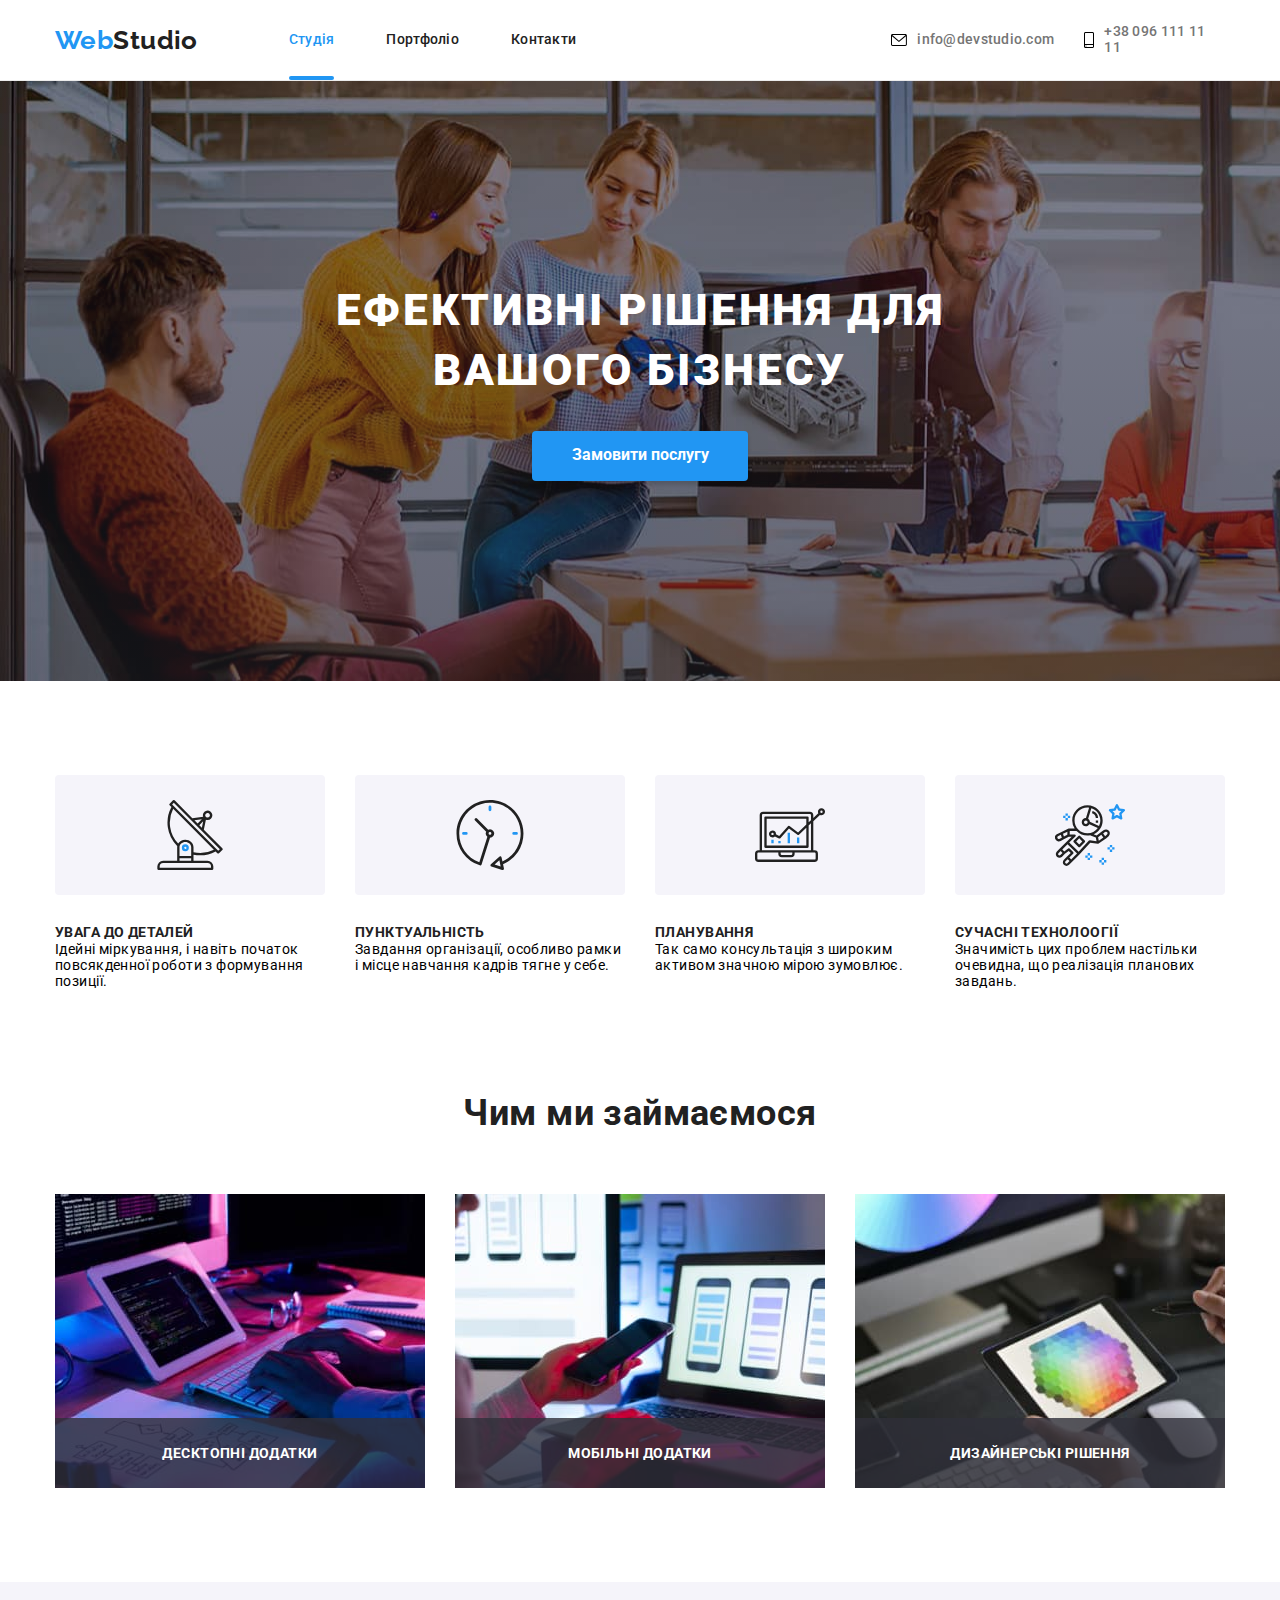
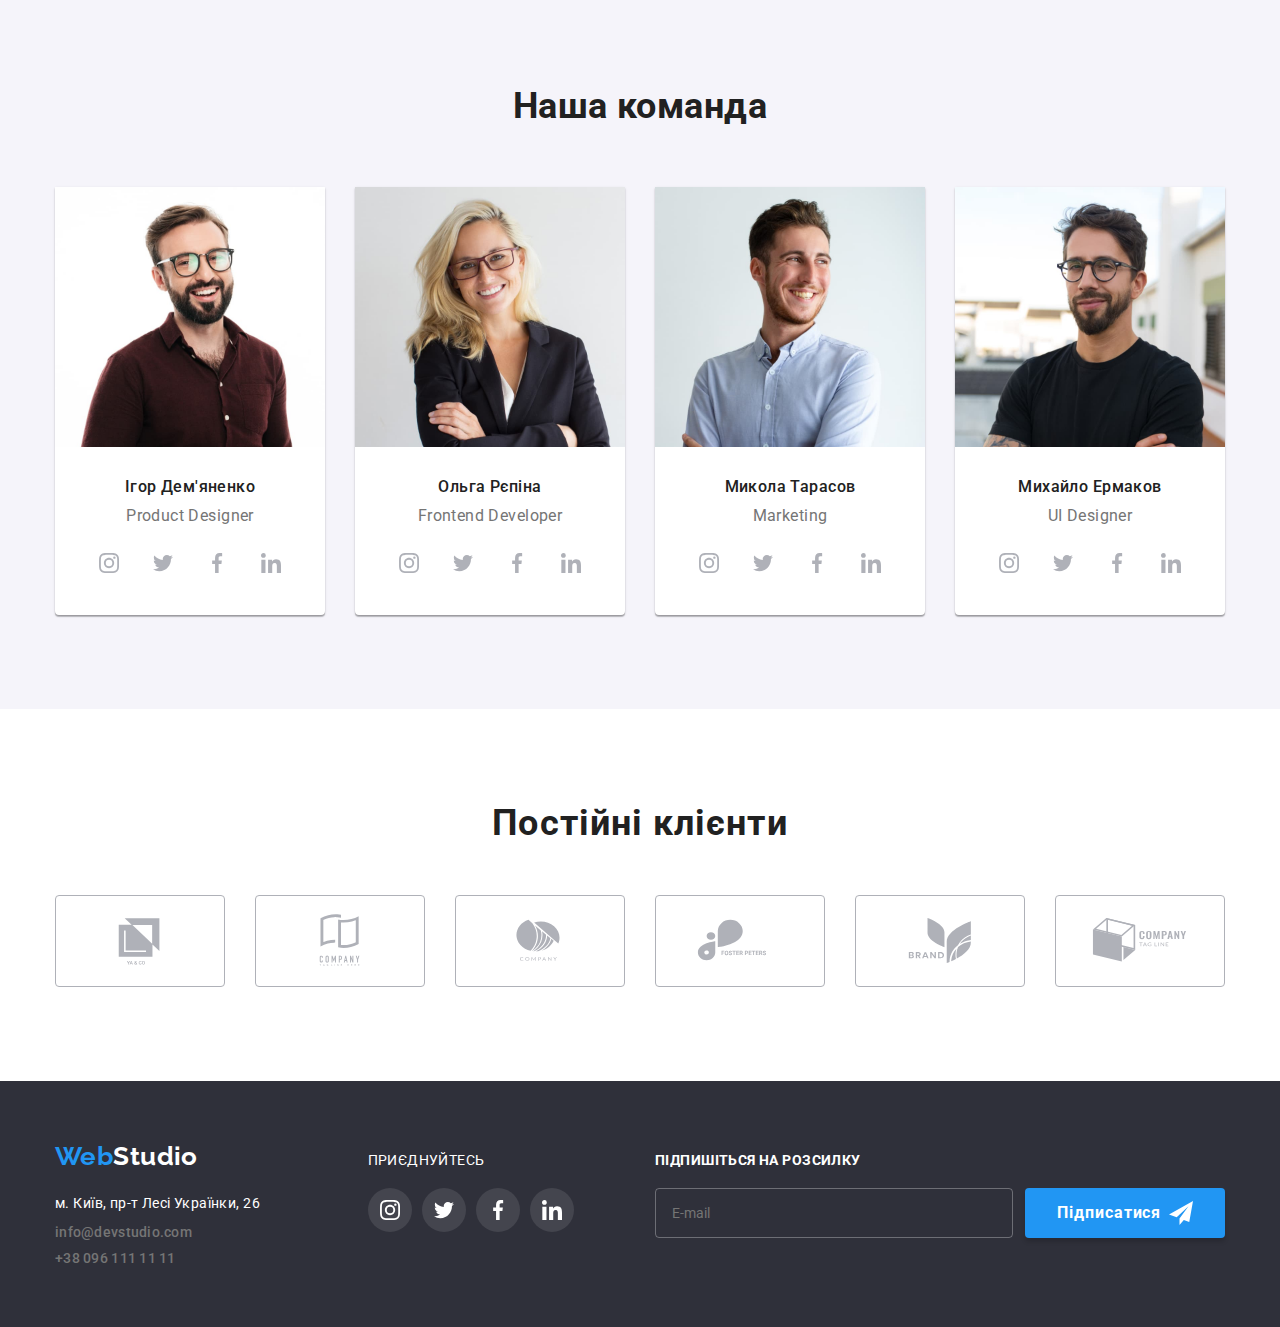
==== commit 6888a5d5: "hw7 in procces" ====
--- a/index.html
+++ b/index.html
@@ -23,7 +23,7 @@
     <header class="header">
       <div class=" header-container container">
         <!-- logo -->
-          <a class="logo header__logo link" href="./index.html"
+          <a class="header__logo logo link" href="./index.html"
             >Web<span class="logo__text">Studio</span>
           </a>
           <!-- nav -->
@@ -81,7 +81,7 @@
           <h2 class="visually-hidden">наші особливості</h2>
           <ul class="feature__list list">
             <li class="feature__item">
-              <div class="features__container">
+              <div class="feature__container">
                 <svg class="feature__icons" width="70" height="70">
                   <use href="./images/icons.svg#icon-antenna"></use>
                 </svg>
@@ -131,7 +131,7 @@
         </div>
       </section>
 
-      <!--чім ми займаємося-->
+      <!--we-do-section-->
 
       <section class=" we-do-section section">
         <div class="container">
@@ -178,19 +178,19 @@
 
       <!--наша команда-->
 
-      <section class="section team-section">
+      <section class="team-section section">
         <div class="container">
-          <h2 class="title-team-section">Наша команда</h2>
-          <ul class="list-team list">
-            <li class="team">
+          <h2 class="team-section__title">Наша команда</h2>
+          <ul class="team-section__list list">
+            <li class="team-section__item">
               <img
                 src="./images/img_team/man1.jpg"
                 alt="Ігор Дем'яненко"
                 width="270"
               >
-              <div class="team-description">
-                <h3 class="head-member-team">ігор дем'яненко</h3>
-                <p class="post-member-team" lang="en">product designer</p>
+              <div class="team-section__description">
+                <h3 class="team-section__name-member">ігор дем'яненко</h3>
+                <p class="team-section__post-member" lang="en">product designer</p>
                 <ul class="social-list list">
                   <li>
                     <a
@@ -247,15 +247,15 @@
                 </ul>
               </div>
             </li>
-            <li class="team">
+            <li class="team-section__item">
               <img
                 src="./images/img_team/blondgerl.jpg"
                 alt="Ольга Рєпіна"
                 width="270"
               >
-              <div class="team-description">
-                <h3 class="head-member-team">ольга рєпіна</h3>
-                <p class="post-member-team" lang="en">frontend developer</p>
+              <div class="team-section__description">
+                <h3 class="team-section__name-member">ольга рєпіна</h3>
+                <p class="team-section__post-member" lang="en">frontend developer</p>
                 <ul class="social-list list">
                   <li>
                     <a
@@ -312,15 +312,15 @@
                 </ul>
               </div>
             </li>
-            <li class="team">
+            <li class="team-section__item">
               <img
                 src="./images/img_team/man2.jpg"
                 alt="Микола Тарасов"
                 width="270"
               >
-              <div class="team-description">
-                <h3 class="head-member-team">микола тарасов</h3>
-                <p class="post-member-team" lang="en">marketing</p>
+              <div class="team-section__description">
+                <h3 class="team-section__name-member">микола тарасов</h3>
+                <p class="team-section__post-member" lang="en">marketing</p>
                 <ul class="social-list list">
                   <li>
                     <a
@@ -377,15 +377,15 @@
                 </ul>
               </div>
             </li>
-            <li class="team">
+            <li class="team-section__item">
               <img
                 src="./images/img_team/man3.jpg"
                 alt="Михайло Єрмаков"
                 width="270"
               >
-              <div class="team-description">
-                <h3 class="head-member-team">михайло ермаков</h3>
-                <p class="post-member-team" lang="en">UI designer</p>
+              <div class="team-section__description">
+                <h3 class="team-section__name-member">михайло ермаков</h3>
+                <p class="team-section__post-member" lang="en">UI designer</p>
                 <ul class="social-list list">
                   <li>
                     <a
--- a/css/styles.css
+++ b/css/styles.css
@@ -75,11 +75,11 @@
     padding-top: 24px;
     padding-bottom: 24px;
 }
-.logo-text {
-    color: var(--logo-text-color-black);
-}
 .header__logo {
     margin-right: 91px;
+}
+.logo__text {
+    color: var(--logo-text-color-black);
 }
 /* nav */
 .header__nav {
@@ -260,7 +260,7 @@
 .feature__item {
     width: 270px;
 }
-.features__container {
+.feature__container {
     display: flex;
     justify-content: center;
     align-items: center;
@@ -268,7 +268,6 @@
     height: 120px;
     background: #F5F4FA;
     border-radius: 4px;
-    
 }
 .feature__icons {
     display: block;
@@ -287,7 +286,7 @@
     margin-top: 10px;
 }
 
-/*   Чим ми займаємося    */
+/*   we-do-section    */
 .we-do-section {
     padding-top: 0;
 }
@@ -304,13 +303,12 @@
     display: flex;
     justify-content: space-between;
     gap: 30px;
-
 }
 /* overlay */
 .we-do-section__wrapper {
     position: relative;
 }
-.overlay-text {
+.we-do-section__overlay {
     font-weight: 700;
     text-transform: uppercase;
     color: #FFFFFF;
@@ -329,7 +327,7 @@
 .team-section {
     background-color: var(--background-color-team);
 } 
-.title-team-section {
+.team-section__title {
     font-weight: 700;
     font-size: 36px;
     line-height: 1.7;
@@ -338,16 +336,13 @@
     justify-content: center;
 }
 
-.list-team {
+.team-section__list {
     display: flex;
     gap: 30px;
     justify-content: space-between;
     margin-top: 50px;
 }
-.team-description {
-    padding: 30px 0;
-}
-.team {
+.team-section__item {
     background-color: var(--background-color-white);
     width: 270px;
     height: 428px;
@@ -356,7 +351,10 @@
      0px 2px 1px rgba(0, 0, 0, 0.2);
     border-radius: 0px 0px 4px 4px;
 }
-.head-member-team {
+.team-section__description {
+    padding: 30px 0;
+}
+.team-section__name-member {
     font-weight: 500;
     font-size: 16px;
     line-height: 1.19;
@@ -365,7 +363,7 @@
     justify-content: center;
     text-transform: capitalize;
 }
-.post-member-team {
+.team-section__post-member {
     font-size: 16px;
     line-height: 1.19;
     color: var(--main-text-color-gray);
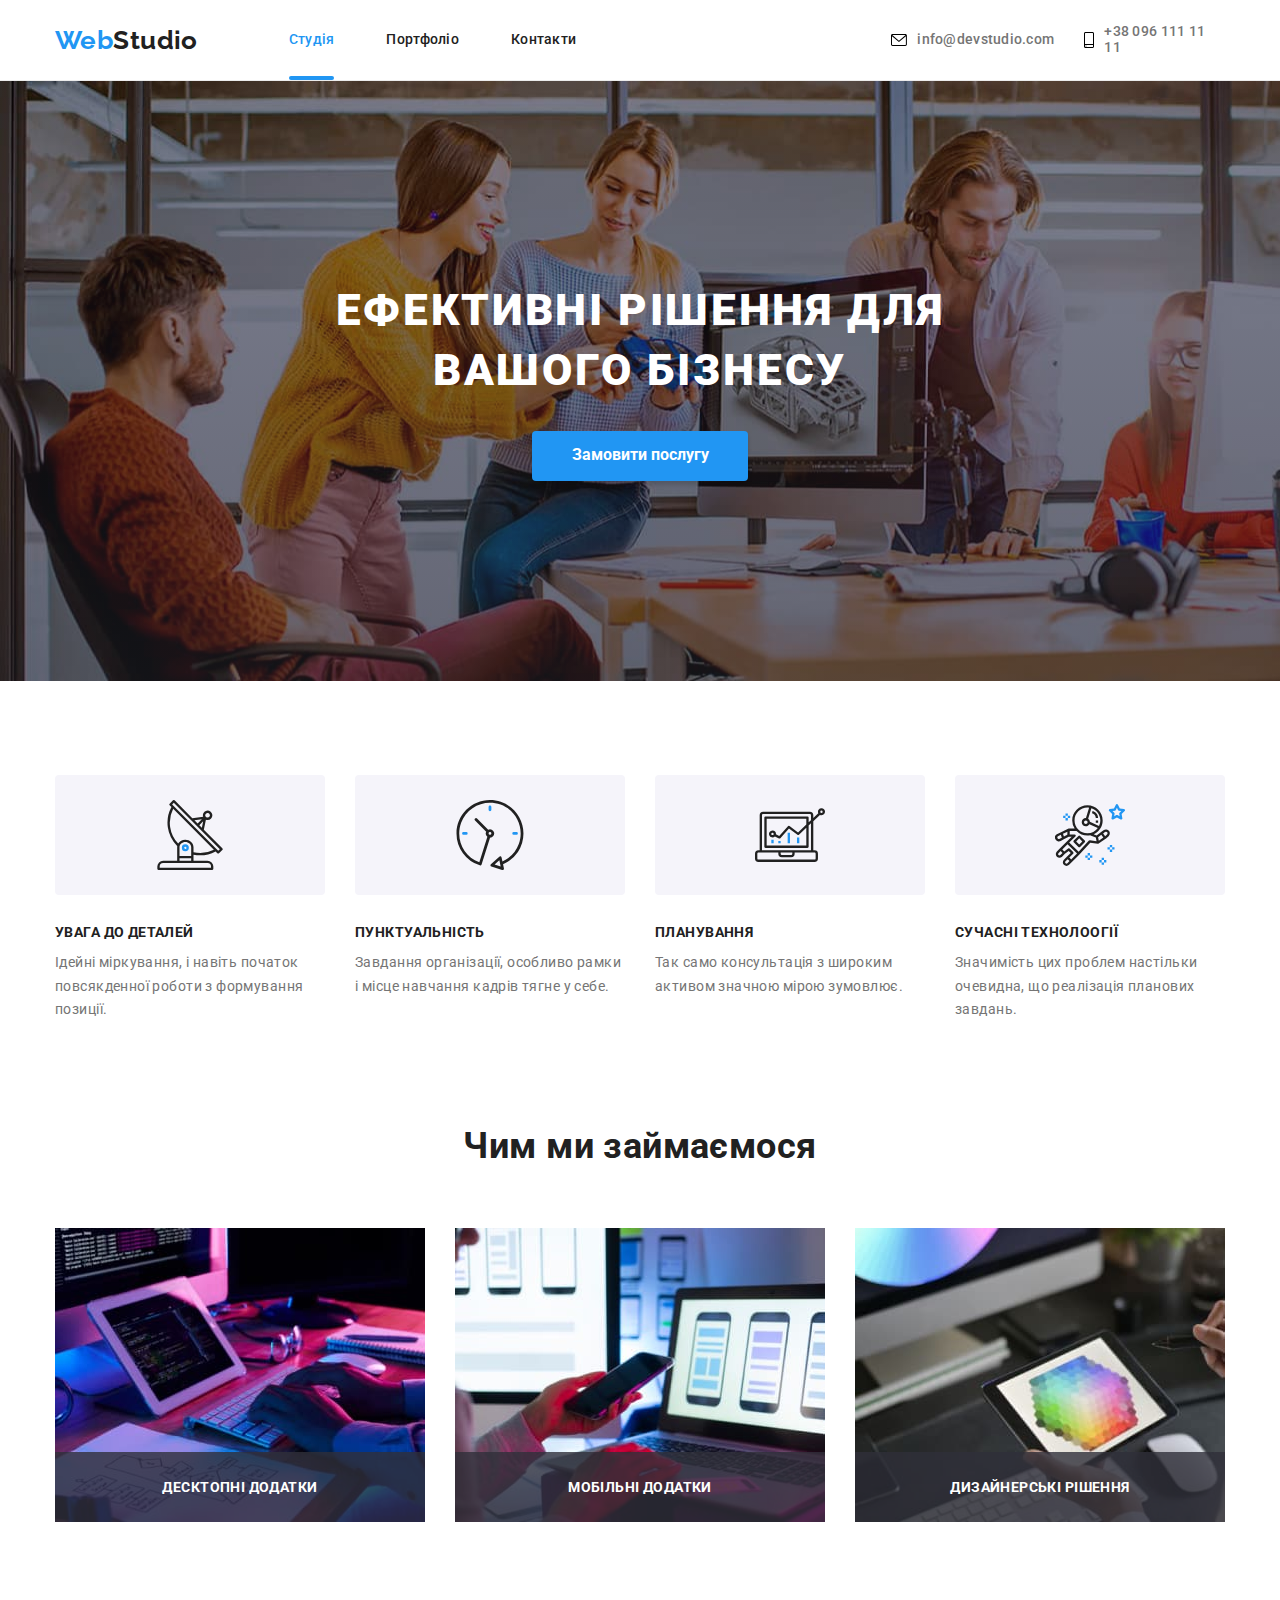
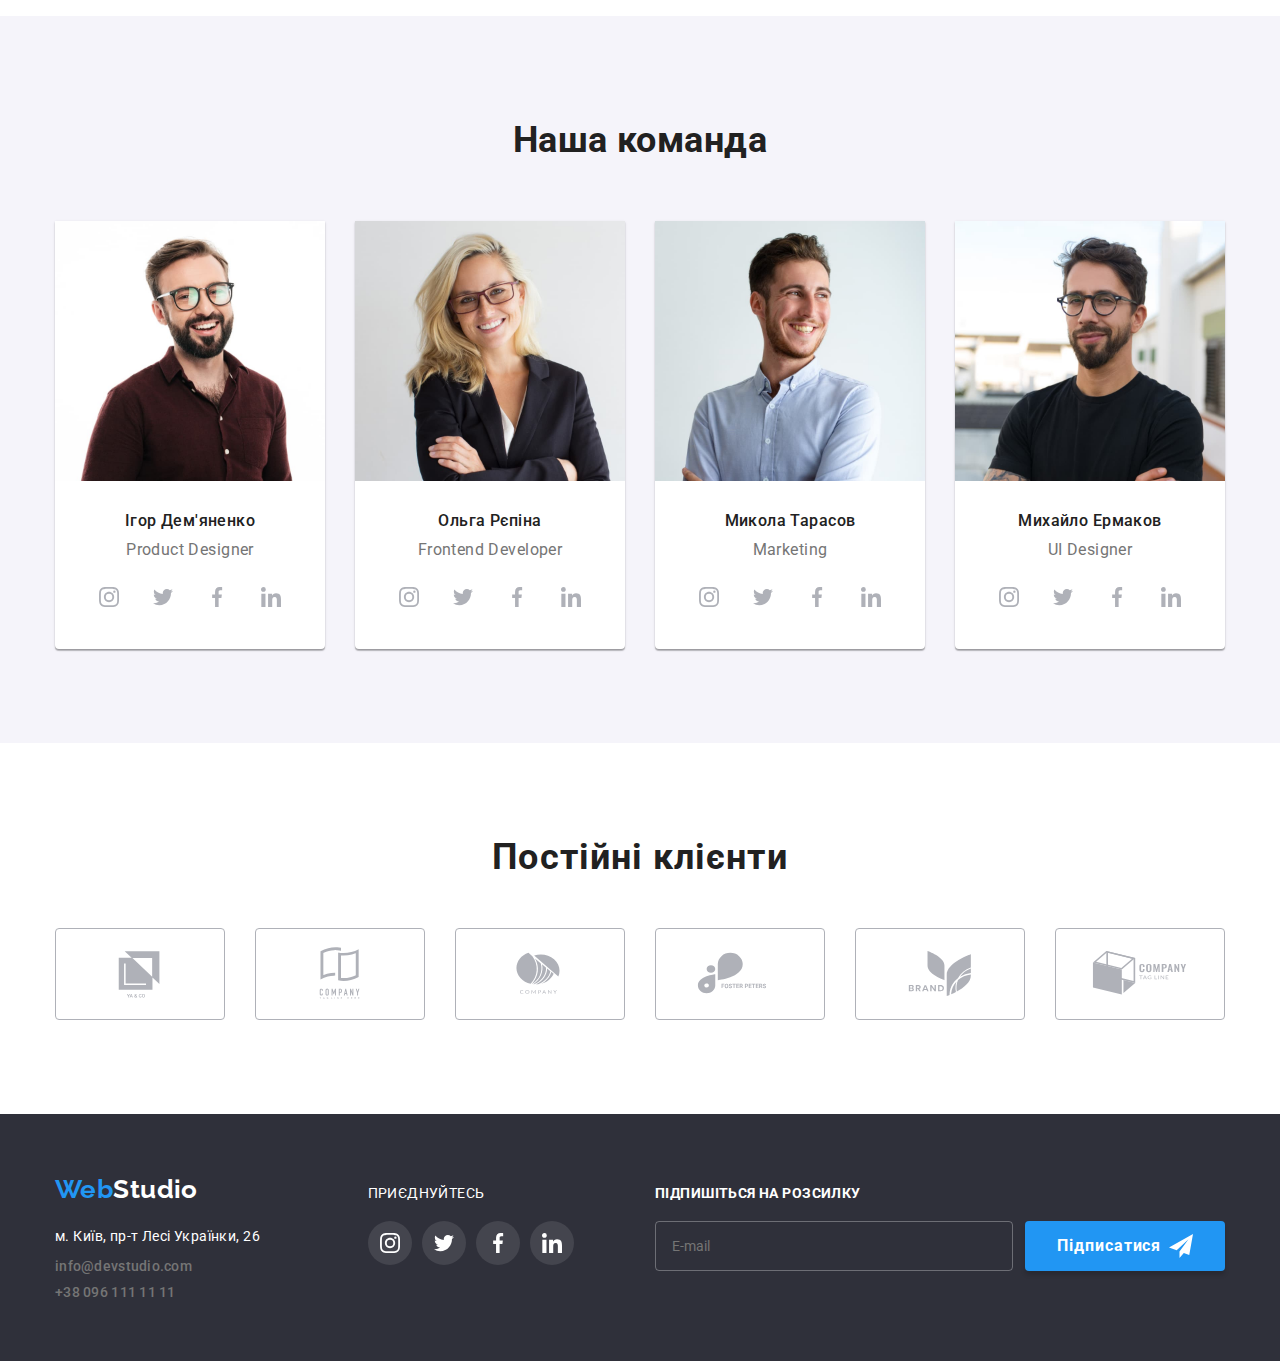
==== commit eb1903b0: "HW 7 made" ====
--- a/index.html
+++ b/index.html
@@ -1,36 +1,37 @@
 <!DOCTYPE html>
 <html lang="uk">
   <head>
-    <meta charset="UTF-8" >
-    <meta http-equiv="X-UA-Compatible" content="IE=edge" >
-    <meta name="viewport" content="width=device-width, initial-scale=1.0" >
+    <meta charset="UTF-8" />
+    <meta http-equiv="X-UA-Compatible" content="IE=edge" />
+    <meta name="viewport" content="width=device-width, initial-scale=1.0" />
     <title>WebStudio</title>
     <link
       rel="stylesheet"
       href="https://cdn.jsdelivr.net/npm/modern-normalize@1.1.0/modern-normalize.min.css"
-    >
-    <link rel="stylesheet" href="./css/styles.css" >
-    <link rel="preconnect" href="https://fonts.googleapis.com" >
-    <link rel="preconnect" href="https://fonts.gstatic.com" crossorigin >
+    />
+    <link rel="stylesheet" href="./css/main.min.css" />
+    <link rel="stylesheet" href="./css/styles.css" />
+    <link rel="preconnect" href="https://fonts.googleapis.com" />
+    <link rel="preconnect" href="https://fonts.gstatic.com" crossorigin />
     <link
       href="https://fonts.googleapis.com/css2?family=Raleway:wght@700&family=Roboto:wght@400;500;700;900&display=swap"
       rel="stylesheet"
-    >
+    />
   </head>
 
   <body>
     <!--header-->
     <header class="header">
-      <div class=" header-container container">
-        <!-- logo -->
-          <a class="header__logo logo link" href="./index.html"
-            >Web<span class="logo__text">Studio</span>
-          </a>
-          <!-- nav -->
-          <nav class="nav header__nav">
+      <div class="header__container container">
+        <a class="header__logo logo link" href="./index.html"
+          >Web<span class="header__logo-text">Studio</span>
+        </a>
+        <nav class="nav header__nav">
           <ul class="nav__list list">
             <li class="nav__item">
-              <a class="nav__link link nav__link--current" href="./index.html">студія</a>
+              <a class="nav__link link nav__link--current" href="./index.html"
+                >студія</a
+              >
             </li>
             <li class="nav__item">
               <a class="nav__link link" href="./portfolio.html">портфоліо</a>
@@ -40,7 +41,6 @@
             </li>
           </ul>
         </nav>
-        <!-- link mail -->
         <ul class="header__contact list">
           <li class="header__mail-item">
             <a class="header__mail-link link" href="mailto:info@devstudio.com"
@@ -50,7 +50,7 @@
               </svg>
             </a>
           </li>
-          <!-- link tel.-->
+
           <li class="header__phone-item">
             <a class="header__phone-link link" href="tel:+380961111111"
               >+38 096 111 11 11
@@ -64,7 +64,6 @@
     </header>
     <!--section hero section-->
     <main class="main">
-      <!--  -->
       <section class="hero-section section">
         <div class="container">
           <h1 class="hero-title">ефективні рішення для вашого бізнесу</h1>
@@ -133,7 +132,7 @@
 
       <!--we-do-section-->
 
-      <section class=" we-do-section section">
+      <section class="we-do-section section">
         <div class="container">
           <h2 class="we-do-section__title">Чим ми займаємося</h2>
 
@@ -146,7 +145,7 @@
                   src="./images/coding.jpg"
                   alt="Розробка програм"
                   width="370"
-                >
+                />
                 <p class="we-do-section__overlay">десктопні додатки</p>
               </div>
             </li>
@@ -157,8 +156,8 @@
                   src="./images/mobile-dev.jpg"
                   alt="Розробка для мобільних пристроїв"
                   width="370"
-                >
-                  <p class="we-do-section__overlay">мобільні додатки</p>
+                />
+                <p class="we-do-section__overlay">мобільні додатки</p>
               </div>
             </li>
             <!--  -->
@@ -168,15 +167,15 @@
                   src="./images/coloring.jpg"
                   alt="Розробка стилю"
                   width="370"
-                >
-                  <p class="we-do-section__overlay">дизайнерські рішення</p>
+                />
+                <p class="we-do-section__overlay">дизайнерські рішення</p>
               </div>
             </li>
           </ul>
         </div>
       </section>
 
-      <!--наша команда-->
+      <!--team section-->
 
       <section class="team-section section">
         <div class="container">
@@ -187,59 +186,59 @@
                 src="./images/img_team/man1.jpg"
                 alt="Ігор Дем'яненко"
                 width="270"
-              >
+              />
               <div class="team-section__description">
-                <h3 class="team-section__name-member">ігор дем'яненко</h3>
-                <p class="team-section__post-member" lang="en">product designer</p>
+                <h3 class="team-section__name">ігор дем'яненко</h3>
+                <p class="team-section__post" lang="en">product designer</p>
                 <ul class="social-list list">
                   <li>
                     <a
-                      class="social-link link"
+                      class="social-list__link link"
                       href="https://www.instagram.com"
                       target="_blank"
                       rel="nofollow noopener noreferrer"
                       aria-label="Instagram"
                     >
-                      <svg class="social-icons" width="20" height="20">
+                      <svg class="social-list__icon" width="20" height="20">
                         <use href="./images/icons.svg#icon-instagram"></use>
                       </svg>
                     </a>
                   </li>
                   <li>
                     <a
-                      class="social-link link"
+                      class="social-list__link link"
                       href="https://www.twitter.com"
                       target="_blank"
                       rel="nofollow noopener noreferrer"
                       aria-label="Twitter"
                     >
-                      <svg class="social-icons" width="20" height="20">
+                      <svg class="social-list__icon" width="20" height="20">
                         <use href="./images/icons.svg#icon-twitter"></use>
                       </svg>
                     </a>
                   </li>
                   <li>
                     <a
-                      class="social-link link"
+                      class="social-list__link link"
                       href="https://www.facebook.com"
                       target="_blank"
                       rel="nofollow noopener noreferrer"
                       aria-label="Facebook"
                     >
-                      <svg class="social-icons" width="20" height="20">
+                      <svg class="social-list__icon" width="20" height="20">
                         <use href="./images/icons.svg#icon-facebook"></use>
                       </svg>
                     </a>
                   </li>
                   <li>
                     <a
-                      class="social-link link"
+                      class="social-list__link link"
                       href="https://www.linkedin.com"
                       target="_blank"
                       rel="nofollow noopener noreferrer"
                       aria-label="Linkedin"
                     >
-                      <svg class="social-icons" width="20" height="20">
+                      <svg class="social-list__icon" width="20" height="20">
                         <use href="./images/icons.svg#icon-linkedin"></use>
                       </svg>
                     </a>
@@ -252,59 +251,59 @@
                 src="./images/img_team/blondgerl.jpg"
                 alt="Ольга Рєпіна"
                 width="270"
-              >
+              />
               <div class="team-section__description">
-                <h3 class="team-section__name-member">ольга рєпіна</h3>
-                <p class="team-section__post-member" lang="en">frontend developer</p>
+                <h3 class="team-section__name">ольга рєпіна</h3>
+                <p class="team-section__post" lang="en">frontend developer</p>
                 <ul class="social-list list">
                   <li>
                     <a
-                      class="social-link link"
+                      class="social-list__link link"
                       href="https://www.instagram.com"
                       target="_blank"
                       rel="nofollow noopener noreferrer"
                       aria-label="Instagram"
                     >
-                      <svg class="social-icons" width="20" height="20">
+                      <svg class="social-list__icon" width="20" height="20">
                         <use href="./images/icons.svg#icon-instagram"></use>
                       </svg>
                     </a>
                   </li>
                   <li>
                     <a
-                      class="social-link link"
+                      class="social-list__link link"
                       href="https://www.twitter.com"
                       target="_blank"
                       rel="nofollow noopener noreferrer"
                       aria-label="Twitter"
                     >
-                      <svg class="social-icons" width="20" height="20">
+                      <svg class="social-list__icon" width="20" height="20">
                         <use href="./images/icons.svg#icon-twitter"></use>
                       </svg>
                     </a>
                   </li>
                   <li>
                     <a
-                      class="social-link link"
+                      class="social-list__link link"
                       href="https://www.facebook.com"
                       target="_blank"
                       rel="nofollow noopener noreferrer"
                       aria-label="Facebook"
                     >
-                      <svg class="social-icons" width="20" height="20">
+                      <svg class="social-list__icon" width="20" height="20">
                         <use href="./images/icons.svg#icon-facebook"></use>
                       </svg>
                     </a>
                   </li>
                   <li>
                     <a
-                      class="social-link link"
+                      class="social-list__link link"
                       href="https://www.linkedin.com"
                       target="_blank"
                       rel="nofollow noopener noreferrer"
                       aria-label="Linkedin"
                     >
-                      <svg class="social-icons" width="20" height="20">
+                      <svg class="social-list__icon" width="20" height="20">
                         <use href="./images/icons.svg#icon-linkedin"></use>
                       </svg>
                     </a>
@@ -317,59 +316,59 @@
                 src="./images/img_team/man2.jpg"
                 alt="Микола Тарасов"
                 width="270"
-              >
+              />
               <div class="team-section__description">
-                <h3 class="team-section__name-member">микола тарасов</h3>
-                <p class="team-section__post-member" lang="en">marketing</p>
+                <h3 class="team-section__name">микола тарасов</h3>
+                <p class="team-section__post" lang="en">marketing</p>
                 <ul class="social-list list">
                   <li>
                     <a
-                      class="social-link link"
+                      class="social-list__link link"
                       href="https://www.instagram.com"
                       target="_blank"
                       rel="nofollow noopener noreferrer"
                       aria-label="Instagram"
                     >
-                      <svg class="social-icons" width="20" height="20">
+                      <svg class="social-list__icon" width="20" height="20">
                         <use href="./images/icons.svg#icon-instagram"></use>
                       </svg>
                     </a>
                   </li>
                   <li>
                     <a
-                      class="social-link link"
+                      class="social-list__link link"
                       href="https://www.twitter.com"
                       target="_blank"
                       rel="nofollow noopener noreferrer"
                       aria-label="Twitter"
                     >
-                      <svg class="social-icons" width="20" height="20">
+                      <svg class="social-list__icon" width="20" height="20">
                         <use href="./images/icons.svg#icon-twitter"></use>
                       </svg>
                     </a>
                   </li>
                   <li>
                     <a
-                      class="social-link link"
+                      class="social-list__link link"
                       href="https://www.facebook.com"
                       target="_blank"
                       rel="nofollow noopener noreferrer"
                       aria-label="Facebook"
                     >
-                      <svg class="social-icons" width="20" height="20">
+                      <svg class="social-list__icon" width="20" height="20">
                         <use href="./images/icons.svg#icon-facebook"></use>
                       </svg>
                     </a>
                   </li>
                   <li>
                     <a
-                      class="social-link link"
+                      class="social-list__link link"
                       href="https://www.linkedin.com"
                       target="_blank"
                       rel="nofollow noopener noreferrer"
                       aria-label="Linkedin"
                     >
-                      <svg class="social-icons" width="20" height="20">
+                      <svg class="social-list__icon" width="20" height="20">
                         <use href="./images/icons.svg#icon-linkedin"></use>
                       </svg>
                     </a>
@@ -382,59 +381,59 @@
                 src="./images/img_team/man3.jpg"
                 alt="Михайло Єрмаков"
                 width="270"
-              >
+              />
               <div class="team-section__description">
-                <h3 class="team-section__name-member">михайло ермаков</h3>
-                <p class="team-section__post-member" lang="en">UI designer</p>
+                <h3 class="team-section__name">михайло ермаков</h3>
+                <p class="team-section__post" lang="en">UI designer</p>
                 <ul class="social-list list">
                   <li>
                     <a
-                      class="social-link link"
+                      class="social-list__link link"
                       href="https://www.instagram.com"
                       target="_blank"
                       rel="nofollow noopener noreferrer"
                       aria-label="Instagram"
                     >
-                      <svg class="social-icons" width="20" height="20">
+                      <svg class="social-list__icon" width="20" height="20">
                         <use href="./images/icons.svg#icon-instagram"></use>
                       </svg>
                     </a>
                   </li>
                   <li>
                     <a
-                      class="social-link link"
+                      class="social-list__link link"
                       href="https://www.twitter.com"
                       target="_blank"
                       rel="nofollow noopener noreferrer"
                       aria-label="Twitter"
                     >
-                      <svg class="social-icons" width="20" height="20">
+                      <svg class="social-list__icon" width="20" height="20">
                         <use href="./images/icons.svg#icon-twitter"></use>
                       </svg>
                     </a>
                   </li>
                   <li>
                     <a
-                      class="social-link link"
+                      class="social-list__link link"
                       href="https://www.facebook.com"
                       target="_blank"
                       rel="nofollow noopener noreferrer"
                       aria-label="Facebook"
                     >
-                      <svg class="social-icons" width="20" height="20">
+                      <svg class="social-list__icon" width="20" height="20">
                         <use href="./images/icons.svg#icon-facebook"></use>
                       </svg>
                     </a>
                   </li>
                   <li>
                     <a
-                      class="social-link link"
+                      class="social-list__link link"
                       href="https://www.linkedin.com"
                       target="_blank"
                       rel="nofollow noopener noreferrer"
                       aria-label="Linkedin"
                     >
-                      <svg class="social-icons" width="20" height="20">
+                      <svg class="social-list__icon" width="20" height="20">
                         <use href="./images/icons.svg#icon-linkedin"></use>
                       </svg>
                     </a>
@@ -446,48 +445,48 @@
         </div>
       </section>
       <!-- client-list -->
-      <section class="section clients">
+      <section class="clients section">
         <div class="container">
-          <h2 class="clients-title">Постійні клієнти</h2>
-          <ul class="clients-list list">
-            <li class="clients-item">
-              <a href="" class="clients-link">
-                <svg class="client-icon" width="106" height="60">
+          <h2 class="clients__title">Постійні клієнти</h2>
+          <ul class="clients__list list">
+            <li class="clients__item">
+              <a href="" class="clients__link">
+                <svg class="clients__icon" width="106" height="60">
                   <use href="./images/icons.svg#icon-logo-1"></use>
                 </svg>
               </a>
             </li>
-            <li class="clients-item">
-              <a href="" class="clients-link">
-                <svg class="client-icon" width="106" height="60">
+            <li class="clients__item">
+              <a href="" class="clients__link">
+                <svg class="clients__icon" width="106" height="60">
                   <use href="./images/icons.svg#icon-logo-2"></use>
                 </svg>
               </a>
             </li>
-            <li class="clients-item">
-              <a href="" class="clients-link">
-                <svg class="client-icon" width="106" height="60">
+            <li class="clients__item">
+              <a href="" class="clients__link">
+                <svg class="clients__icon" width="106" height="60">
                   <use href="./images/icons.svg#icon-logo-3"></use>
                 </svg>
               </a>
             </li>
-            <li class="clients-item">
-              <a href="" class="clients-link">
-                <svg class="client-icon" width="106" height="60">
+            <li class="clients__item">
+              <a href="" class="clients__link">
+                <svg class="clients__icon" width="106" height="60">
                   <use href="./images/icons.svg#icon-logo-4"></use>
                 </svg>
               </a>
             </li>
-            <li class="clients-item">
-              <a href="" class="clients-link">
-                <svg class="client-icon" width="106" height="60">
+            <li class="clients__item">
+              <a href="" class="clients__link">
+                <svg class="clients__icon" width="106" height="60">
                   <use href="./images/icons.svg#icon-logo-5"></use>
                 </svg>
               </a>
             </li>
-            <li class="clients-item">
-              <a href="" class="clients-link">
-                <svg class="client-icon" width="106" height="60">
+            <li class="clients__item">
+              <a href="" class="clients__link">
+                <svg class="clients__icon" width="106" height="60">
                   <use href="./images/icons.svg#icon-logo-6"></use>
                 </svg>
               </a>
@@ -498,13 +497,12 @@
     </main>
 
     <!--footer-->
-
     <footer class="footer">
-      <div class="footer-container container">
+      <div class="footer__container container">
         <div class="footer-address">
           <h2 class="visually-hidden">контакти</h2>
           <a class="logo link" href="./index.html"
-            >Web<span class="logo__text-invert">Studio</span>
+            >Web<span class="logo__text--invert">Studio</span>
           </a>
           <address class="address">
             <ul class="addres__list list">
@@ -534,56 +532,56 @@
         </div>
         <!-- social-list -->
         <div class="footer__social-links">
-          <p class="footer__social-links--title">приєднуйтесь</p>
-          <ul class="footer__social-links--list list">
+          <p class="footer__social-links-title">приєднуйтесь</p>
+          <ul class="footer__social-links-list list">
             <li>
               <a
-                class="footer__social-links--invert link"
+                class="footer__social-links-invert link"
                 href="https://www.instagram.com"
                 target="_blank"
                 rel="nofollow noopener noreferrer"
                 aria-label="Instagram"
               >
-                <svg class="footer__social-links--icons" width="20" height="20">
+                <svg class="footer__social-links-icons" width="20" height="20">
                   <use href="./images/icons.svg#icon-instagram"></use>
                 </svg>
               </a>
             </li>
             <li>
               <a
-                class="footer__social-links--invert link"
+                class="footer__social-links-invert link"
                 href="https://www.twitter.com"
                 target="_blank"
                 rel="nofollow noopener noreferrer"
                 aria-label="Twitter"
               >
-                <svg class="footer__social-links--icons" width="20" height="20">
+                <svg class="footer__social-links-icons" width="20" height="20">
                   <use href="./images/icons.svg#icon-twitter"></use>
                 </svg>
               </a>
             </li>
             <li>
               <a
-                class="footer__social-links--invert link"
+                class="footer__social-links-invert link"
                 href="https://www.facebook.com"
                 target="_blank"
                 rel="nofollow noopener noreferrer"
                 aria-label="Facebook"
               >
-                <svg class="footer__social-links--icons" width="20" height="20">
+                <svg class="footer__social-links-icons" width="20" height="20">
                   <use href="./images/icons.svg#icon-facebook"></use>
                 </svg>
               </a>
             </li>
             <li>
               <a
-                class="footer__social-links--invert link"
+                class="footer__social-links-invert link"
                 href="https://www.linkedin.com"
                 target="_blank"
                 rel="nofollow noopener noreferrer"
                 aria-label="Linkedin"
               >
-                <svg class="footer__social-links--icons" width="20" height="20">
+                <svg class="footer__social-links-icons" width="20" height="20">
                   <use href="./images/icons.svg#icon-linkedin"></use>
                 </svg>
               </a>
@@ -591,19 +589,24 @@
           </ul>
         </div>
 
-        <!-- form footer -->
-
-        <form class="footer-booking-form" name="footer-booking-form">
-          <span class="title-submit " >підпишіться на розсилку</span>
-          <label class="footer-label">
-            <input class="footer-form-input" type="email" name="email" placeholder="E-mail">
-            <button class="button-submit" type="submit">
+        <!-- footer form -->
+
+        <form class="footer__form" name="footer-booking-form">
+          <span class="footer__form-title">підпишіться на розсилку</span>
+          <label class="footer__form-label">
+            <input
+              class="footer__form-input"
+              type="email"
+              name="email"
+              placeholder="E-mail"
+            />
+            <button class="footer__form-button" type="submit">
               Підписатися
-              <svg class="icon-send" width="24" height="24">
+              <svg class="footer__form-icon-send" width="24" height="24">
                 <use href="./images/icons.svg#icon-send"></use>
               </svg>
             </button>
-          </label>  
+          </label>
         </form>
       </div>
     </footer>
@@ -612,57 +615,73 @@
     <div class="backdrop is-hidden" data-modal>
       <div class="modal">
         <p></p>
-        <button data-modal-close class="close-btn" type="button">
-          <svg class="close-btn-icon" width="18" height="18">
+        <button data-modal-close class="modal__close-btn" type="button">
+          <svg class="modal__close-btn-icon" width="18" height="18">
             <use href="./images/icons.svg#icon-close"></use>
           </svg>
         </button>
 
         <!-- modal-form -->
 
-        <form class="modal-booking-form" name="modal_booking_form" >
-          <div class="modal-submit">
-            <p class="title-modal-submit">Залиште свої данні, ми вам передзвонимо</p>
-            <!--  -->
-            <label class="booking-form-fild">
-              <span class="label-title">Ім'я</span>
-              <input type="text" class="modal-form-input" name="username" required >
-              <svg class="icon icon-person-form" width="18" height="18">
-                <use href="./images/icons.svg#icon-person-black-form"></use>
-              </svg>
-            </label>
-            <!--  -->
-            <label class="booking-form-fild">
-              <span class="label-title">Телефон</span>
-              <input type="tel" class="modal-form-input" name="phone_number" required>
-              <svg class="icon icon-phone-form" width="18" height="18">
-                <use href="./images/icons.svg#icon-phone-black-form"></use>
-              </svg>
-            </label>
-            <!--  -->
-            <label class="booking-form-fild">
-              <span class="label-title">Пошта</span>
-              <input type="email" class="modal-form-input" name="email">
-              <svg class="icon icon-email-form" width="18" height="18">
-                <use href="./images/icons.svg#icon-email-black-form"></use>
-              </svg>
-            </label>
-            <!--  -->
-            <label class="booking-form-fild">
-              <span class="label-title">Коментар</span>
-              <textarea name="coments" placeholder="Введіть текст" rows="8"></textarea>
-            </label>
-            <!--  -->
-            <label class="chekbox-form-fild">
-              <input type="checkbox" name="checkbox" class="checkbox">
-              <span class="icon-checkbox"></span>
-              <span class="checkbox-title">Погоджуюся з розсилкою та приймаю 
-                <a class="checkbox-agreement" href="">Умови договору</a>
-              </span>
-            </label>
-            <button type="submit" class="button-submit modal-form-button" >Відправити</button>
-          </div>
-        </form>
+        <form class="modal-form" name="modal_form">
+        <p class="modal-form__title">Залиште свої данні, ми вам передзвонимо</p>
+        <!--  -->
+        <label class="modal-form__fild">
+          <span class="modal-form__label-title">Ім'я</span>
+          <input
+            class="modal-form__input"
+            type="text"
+            name="username"
+            required
+          />
+          <svg class="modal-form__icon" width="18" height="18">
+            <use href="./images/icons.svg#icon-person-black-form"></use>
+          </svg>
+        </label>
+        <!--  -->
+        <label class="modal-form__fild">
+          <span class="modal-form__label-title">Телефон</span>
+          <input
+            class="modal-form__input"
+            type="tel"
+            name="phone_number"
+            required
+          />
+          <svg class="modal-form__icon" width="18" height="18">
+            <use href="./images/icons.svg#icon-phone-black-form"></use>
+          </svg>
+        </label>
+        <!--  -->
+        <label class="modal-form__fild">
+          <span class="modal-form__label-title">Пошта</span>
+          <input type="email" class="modal-form__input" name="email" />
+          <svg class="modal-form__icon" width="18" height="18">
+            <use href="./images/icons.svg#icon-email-black-form"></use>
+          </svg>
+        </label>
+        <!--  -->
+        <label class="modal-form__fild">
+          <span class="modal-form__label-title">Коментар</span>
+          <textarea
+            class="modal-form__textarea"
+            name="coments"
+            placeholder="Введіть текст"
+            rows="8"
+          ></textarea>
+        </label>
+        <!--  -->
+        <label class="modal-form__chekbox">
+          <input type="checkbox" name="checkbox" class="checkbox" />
+          <span class="checkbox__icon"></span>
+          <span class="checkbox__title"
+            >Погоджуюся з розсилкою та приймаю
+            <a class="checkbox__agreement" href="">Умови договору</a>
+          </span>
+        </label>
+        <button type="submit" class="modal-form__send--button">
+          Відправити
+        </button>
+        <!-- </form> -->
       </div>
     </div>
     <script src="./js/modal.js"></script>
--- a/css/main.min.css
+++ b/css/main.min.css
@@ -0,0 +1 @@
+:root{--button-color-blue: #2196F3;--background-color-white: #ffffff;--background-color-dark: #2F303A;--background-color-light: #ECECEC;--background-color-team: #F5F4FA;--main-text-color-gray: #757575;--main-text-color-black: #212121;--logo-text-color-blue: #2196F3;--logo-text-color-black: #212121;--hover-focus-color-blue: #2196F3;--primary-font: "Roboto", sans-serif;--trns-fast: 250ms;--trns-slow: 2500ms}.visually-hidden{position:absolute;width:1px;height:1px;margin:-1px;border:0;padding:0;white-space:nowrap;-webkit-clip-path:inset(100%);clip-path:inset(100%);clip:rect(0 0 0 0);overflow:hidden}body{background-color:var(--background-color-white);font-family:var(--primary-font);font-size:14px;letter-spacing:.03em}button{cursor:pointer;font-family:inherit}img{display:block}h1,h2,h3,h4,h5,h6,p,ul{margin:0}.link{text-decoration:none}.list{list-style:none;padding:0}a{text-decoration:none;color:#212121}.section{padding-top:94px;padding-bottom:94px}.container{width:1200px;margin:0 auto;padding:0 15px}.modal-button{width:216px;height:50px;font-weight:700;font-size:16px;line-height:1.9;color:#fff;background-color:var(--button-color-blue);border-radius:4px;box-shadow:0px 4px 4px rgba(0,0,0,.15);display:block;margin-left:auto;margin-right:auto;border:none;transition-property:background-color;transition-duration:var(--trns-fast)}.modal-button:hover,.modal-button:focus{background-color:#188ce8}.modal-form__send--button{margin:auto;background:#2196f3;box-shadow:0px 4px 4px rgba(0,0,0,.15);border-radius:4px;width:200px;height:50px;background:var(--button-color-blue);box-shadow:0px 4px 4px rgba(0,0,0,.15);border-radius:4px;border:none;letter-spacing:.06em;font-weight:700;font-size:16px;line-height:1.9;padding:10px 28px;color:#fff;display:flex;align-items:center;justify-content:space-around}.modal__close-btn{position:absolute;top:8px;right:8px;display:flex;align-items:center;justify-content:center;width:30px;height:30px;padding:0;background-color:rgba(0,0,0,0);border-radius:50%;border:1px solid rgba(0,0,0,.1)}.modal__close-btn:hover .modal__close-btn-icon{fill:var(--hover-focus-color-blue)}.footer__form-button{width:200px;height:50px;background:var(--button-color-blue);box-shadow:0px 4px 4px rgba(0,0,0,.15);border-radius:4px;border:none;letter-spacing:.06em;font-weight:700;font-size:16px;line-height:1.9;padding:10px 28px;color:#fff;display:flex;align-items:center;justify-content:space-around}.portfolio-nav__btn{border:none;border-radius:4px;font-family:inherit;font-weight:500;font-size:16px;line-height:1.6;color:var(--main-text-color-black);height:38px;padding-left:22px;padding-right:22px;transition-property:background-color color box-shadow;transition-duration:var(--trns-fast)}.portfolio-nav__btn:hover,.portfolio-nav__btn:focus{background-color:var(--hover-focus-color-blue);color:#fff;box-shadow:0px 3px 1px rgba(0,0,0,.1),0px 1px 2px rgba(0,0,0,.08),0px 2px 2px rgba(0,0,0,.12)}.header{background-color:var(--background-color-white);border-bottom:1px solid #ececec}.header__container{display:flex;align-items:center}.header__logo{margin-right:91px}.header__logo-text{color:var(--logo-text-color-black)}.header__nav{display:flex;align-items:center;margin-right:315px}.header__contact{display:flex}.header__mail-item{margin-right:30px;display:flex;align-items:center}.header__icons{transition-property:fill;transition-duration:var(--trns-fast)}.header__mail-link{display:flex;flex-direction:row-reverse;align-items:center;gap:10px;font-weight:500;line-height:1.14;letter-spacing:.02em;color:var(--main-text-color-gray);transition-property:color;transition-duration:var(--trns-fast)}.header__mail-link:hover,.header__mail-link:focus{color:var(--hover-focus-color-blue)}.header__mail-link:focus,.header__mail-link:hover .header__icons{fill:#188ce8}.header__phone-item{display:flex;align-items:center}.header__phone-link{display:flex;flex-direction:row-reverse;align-items:center;gap:10px;font-weight:500;line-height:1.14;letter-spacing:.02em;color:var(--main-text-color-gray);transition-property:color;transition-duration:var(--trns-fast)}.header__phone-link:hover,.header__phone-link:focus{color:var(--hover-focus-color-blue)}.header__phone-link:focus,.header__phone-link:hover .header__icons{fill:#188ce8}.logo{font-family:"Raleway";font-weight:700;font-size:26px;line-height:1.19;color:var(--logo-text-color-blue);padding-top:24px;padding-bottom:24px}.logo__text--invert{color:#fff}.hero-section{padding:200px 0 200px 0;margin:auto;max-width:1600px;background-image:linear-gradient(rgba(47, 48, 58, 0.1), rgba(47, 48, 58, 0.4)),url("../images/Img.jpg");background-color:var(--background-color-dark)}.hero-title{width:696px;margin-left:auto;margin-right:auto;margin-bottom:30px;text-align:center;text-transform:uppercase;font-weight:900;font-size:44px;line-height:1.36;letter-spacing:.06em;color:var(--background-color-white)}.feature__list{display:flex;gap:30px;justify-content:space-between}.feature__item{width:270px}.feature__container{display:flex;justify-content:center;align-items:center;width:270px;height:120px;background:#f5f4fa;border-radius:4px}.feature__icons{display:block}.feature__title{font-size:14px;font-weight:700;line-height:1.14;text-transform:uppercase;color:var(--main-text-color-black);margin-top:30px}.feature__deskription{line-height:1.71;color:var(--main-text-color-gray);margin-top:10px}.we-do-section{padding-top:0}.we-do-section__title{display:flex;justify-content:center;font-weight:700;font-size:36px;line-height:1.7;color:var(--main-text-color-black)}.we-do-section__list{margin-top:50px;display:flex;justify-content:space-between;gap:30px}.we-do-section__wrapper{position:relative}.we-do-section__overlay{font-weight:700;text-transform:uppercase;color:#fff;letter-spacing:.03em;position:absolute;bottom:0;width:100%;height:70px;background:rgba(47,48,58,.8);display:flex;justify-content:center;align-items:center}.team-section{background-color:var(--background-color-team)}.team-section__title{font-weight:700;font-size:36px;line-height:1.7;color:var(--main-text-color-black);display:flex;justify-content:center}.team-section__list{display:flex;gap:30px;justify-content:space-between;margin-top:50px}.team-section__item{background-color:var(--background-color-white);width:270px;height:428px;box-shadow:0px 1px 3px rgba(0,0,0,.12),0px 1px 1px rgba(0,0,0,.14),0px 2px 1px rgba(0,0,0,.2);border-radius:0px 0px 4px 4px}.team-section__description{padding:30px 0}.team-section__name{font-weight:500;font-size:16px;line-height:1.19;color:var(--main-text-color-black);display:flex;justify-content:center;text-transform:capitalize}.team-section__post{font-size:16px;line-height:1.19;color:var(--main-text-color-gray);display:flex;justify-content:center;text-transform:capitalize;margin-top:10px}.social-list{display:flex;justify-content:center;gap:10px;margin-top:16px}.social-list__link{display:flex;align-items:center;justify-content:center;width:44px;height:44px;color:#afb1b8;background-color:#fff;border-radius:50%;transition-property:background-color fill;transition-duration:var(--trns-fast)}.social-list__link:hover,.social-list__link:focus{background-color:#2196f3}.social-list__link:hover .social-list__icon{fill:#fff}.social-list__link:focus .social-list__icon{fill:#fff}.social-list__icon{fill:currentColor;transition-property:background-color fill;transition-duration:var(--trns-fast)}.clients__title{display:flex;justify-content:center;font-size:36px;letter-spacing:.03em;color:#212121}.clients__list{display:flex;justify-content:center;align-items:center;gap:30px;margin-top:50px}.clients__link{width:170px;height:92px;display:flex;justify-content:center;align-items:center;border:1px solid #afb1b8;border-radius:4px;color:#afb1b8;transition-property:color border-color;transition-duration:var(--trns-fast)}.clients__link:hover,.clients__link:focus{border-color:var(--hover-focus-color-blue);color:var(--hover-focus-color-blue)}.clients__icon{fill:currentColor}.portfolio-nav{display:flex;justify-content:center;gap:8px;text-transform:uppercase}.portfolio{display:flex;flex-wrap:wrap;gap:30px;justify-content:center;padding:0;margin-top:50px}.portfolio__item{display:inline-block}.portfolio__link{display:block;transform:box-shadow;transition-duration:var(--trns-fast)}.portfolio__link:hover,.portfolio__link:focus{box-shadow:0px 1px 1px rgba(0,0,0,.12),0px 4px 4px rgba(0,0,0,.06),1px 4px 6px rgba(0,0,0,.16)}.portfolio__link:hover .portfolio__overlay-box,.portfolio__link:focus .portfolio__overlay-box{transform:translateY(0)}.portfolio__thumb{position:relative;overflow:hidden}.portfolio__overlay-box{position:absolute;left:0;top:0;width:100%;height:294px;background:rgba(33,150,243,.9);padding:63px 24px;transform:translateY(100%);transition:var(--trns-fast) cubic-bezier(0.4, 0, 0.2, 1)}.portfolio__overlay-deskription{font-size:18px;line-height:1.55;letter-spacing:.03em;color:#fff}.portfolio__deskription{padding:20px 24px;border-left:1px solid #eee;border-right:1px solid #eee;border-bottom:1px solid #eee}.portfolio__title{text-transform:capitalize;font-size:18px;line-height:36px;letter-spacing:.06em}.portfolio__paragraf{text-transform:capitalize;color:var(--main-text-color-gray);padding-top:4px;font-size:16px;line-height:30px;letter-spacing:.03em}.footer{display:block;background-color:var(--background-color-dark);display:flex;flex-direction:column;justify-content:center;padding-top:60px;padding-bottom:60px}.footer__container{display:flex;justify-content:space-between;align-items:baseline}.address{width:231px;font-style:normal;margin-top:20px}.address__list{display:flex;justify-content:space-between;flex-direction:column}.address__link{line-height:1.7;color:#fff;transition-property:color;transition-duration:var(--trns-fast)}.address__link:hover,.address__link:focus{color:var(--button-color-blue)}.address__mail-item{margin-top:9px}.address__mail-link{font-weight:500;line-height:1.14;letter-spacing:.02em;color:var(--main-text-color-gray);transition-property:color;transition-duration:var(--trns-fast)}.address__mail-link:hover,.address__mail-link:focus{color:var(--button-color-blue)}.address__phone-item{margin-top:9px}.address__phone-link{font-weight:500;line-height:1.14;letter-spacing:.02em;color:var(--main-text-color-gray);transition-property:color;transition-duration:var(--trns-fast)}.address__phone-link:hover,.address__phone-link:focus{color:var(--button-color-blue)}.footer__social-links{display:flex;flex-direction:column;justify-content:space-between;width:206px;height:80px}.footer__social-links-title{font-size:14px;text-transform:uppercase;color:#fff}.footer__social-links-list{display:flex;gap:10px}.footer__social-links-invert{display:flex;align-items:center;justify-content:center;width:44px;height:44px;color:#fff;background:rgba(255,255,255,.1);border-radius:50%;transition-property:background-color;transition-duration:var(--trns-fast)}.footer__social-links-invert:hover,.footer__social-links-invert:focus{background-color:#2196f3}.footer__social-links-icons{fill:currentColor}.footer__form{display:flex;flex-direction:column}.footer__form-title{font-weight:700;text-transform:uppercase;color:#fff;margin-bottom:20px}.footer__form-label{display:flex}.footer__form-input{cursor:pointer;width:358px;height:50px;margin-right:12px;border:1px solid rgba(255,255,255,.3);border-radius:4px;background-color:rgba(0,0,0,0);padding-left:16px;color:#fff;transition:var(--trns-fast) cubic-bezier(0.4, 0, 0.2, 1)}.footer__form-input:hover,.footer__form-input:focus{outline:inherit;border-color:var(--hover-focus-color-blue)}.footer__form-icon-send{fill:#fff}.backdrop{position:fixed;top:0;left:0;width:100%;height:100%;background-color:rgba(0,0,0,.2);transition:opacity var(--trns-fast) linear,visibility var(--trns-fast) linear}.backdrop.is-hidden{opacity:0;visibility:hidden;pointer-events:none}.modal{position:absolute;top:50%;left:50%;padding:40px;width:528px;height:580px;background:#fff;box-shadow:0px 1px 3px rgba(0,0,0,.12),0px 1px 1px rgba(0,0,0,.14),0px 2px 1px rgba(0,0,0,.2);border-radius:4px;transform:translate(-50%, -50%)}.modal-form__title{font-weight:700;font-size:20px;line-height:23px;text-align:center;letter-spacing:.03em;margin-bottom:12px;color:#212121}.modal-form__fild{position:relative;display:flex;flex-direction:column;justify-content:flex-end;margin-bottom:10px}.modal-form__fild:hover,.modal-form__fildfocus .modal-form__icon{fill:#2196f3}.modal-form__label-title{font-size:12px;line-height:1.2;letter-spacing:.01em;margin-bottom:4px;color:#757575}.modal-form__input{height:40px;border:1px solid rgba(33,33,33,.2);border-radius:4px;padding-left:42px;transition:var(--trns-fast) cubic-bezier(0.4, 0, 0.2, 1)}.modal-form__input:hover,.modal-form__input:focus{border-color:#188ce8;outline:#188ce8}.modal-form__input:focus~.modal-form__icon{fill:#2196f3}.modal-form__icon{position:absolute;display:inline-block;left:12px;top:50%;transition:var(--trns-fast) cubic-bezier(0.4, 0, 0.2, 1)}.modal-form__textarea{height:120px;padding:12px 16px;font-size:12px;line-height:1.2;letter-spacing:.01em;color:rgba(33,33,33,.2);border:1px solid rgba(33,33,33,.2);border-radius:4px;resize:none;color:#2f303a}.modal-form__textarea:hover,.modal-form__textarea:focus{border-color:#188ce8;outline:#188ce8}.modal-form__chekbox{position:relative;display:inline-block;display:flex;justify-content:center;height:24px;align-items:center;gap:8px;margin-top:20px;margin-bottom:30px;cursor:pointer}.checkbox{position:absolute;width:1px;height:1px;margin:-1px;border:0;padding:0;white-space:nowrap;-webkit-clip-path:inset(100%);clip-path:inset(100%);clip:rect(0 0 0 0);overflow:hidden}.checkbox__icon{display:inline-block;width:16px;height:15px;border:2px solid #212121;border-radius:2px;transition:var(--trns-fast) cubic-bezier(0.4, 0, 0.2, 1)}.checkbox:checked+.checkbox__icon{background-color:var(--button-color-blue);background-image:url("../images/icon check.svg");background-size:contain;background-origin:border-box;border-color:rgba(0,0,0,0)}.icon-check{display:inline-block;width:16px;height:15px;background:#2196f3;border-radius:2px}.checkbox__title{font-size:14px;line-height:24px;letter-spacing:.03em;color:#757575}.checkbox__agreement{letter-spacing:.03em;-webkit-text-decoration-line:underline;text-decoration-line:underline;color:#2196f3}.nav__list{display:flex;text-transform:capitalize}.nav__item:not(:last-child){margin-right:52px}.nav__link{display:block;padding-top:32px;padding-bottom:32px;font-weight:500;line-height:1.14;letter-spacing:.02em;position:relative;transition-property:color;transition-duration:var(--trns-fast)}.nav__link:hover,.nav__link:focus{color:var(--hover-focus-color-blue)}.nav__link--current{color:#2196f3}.nav__link--current::after{content:"";position:absolute;bottom:0;left:0;display:block;width:100%;height:4px;border-radius:4px;background-color:var(--button-color-blue)}/*# sourceMappingURL=main.min.css.map */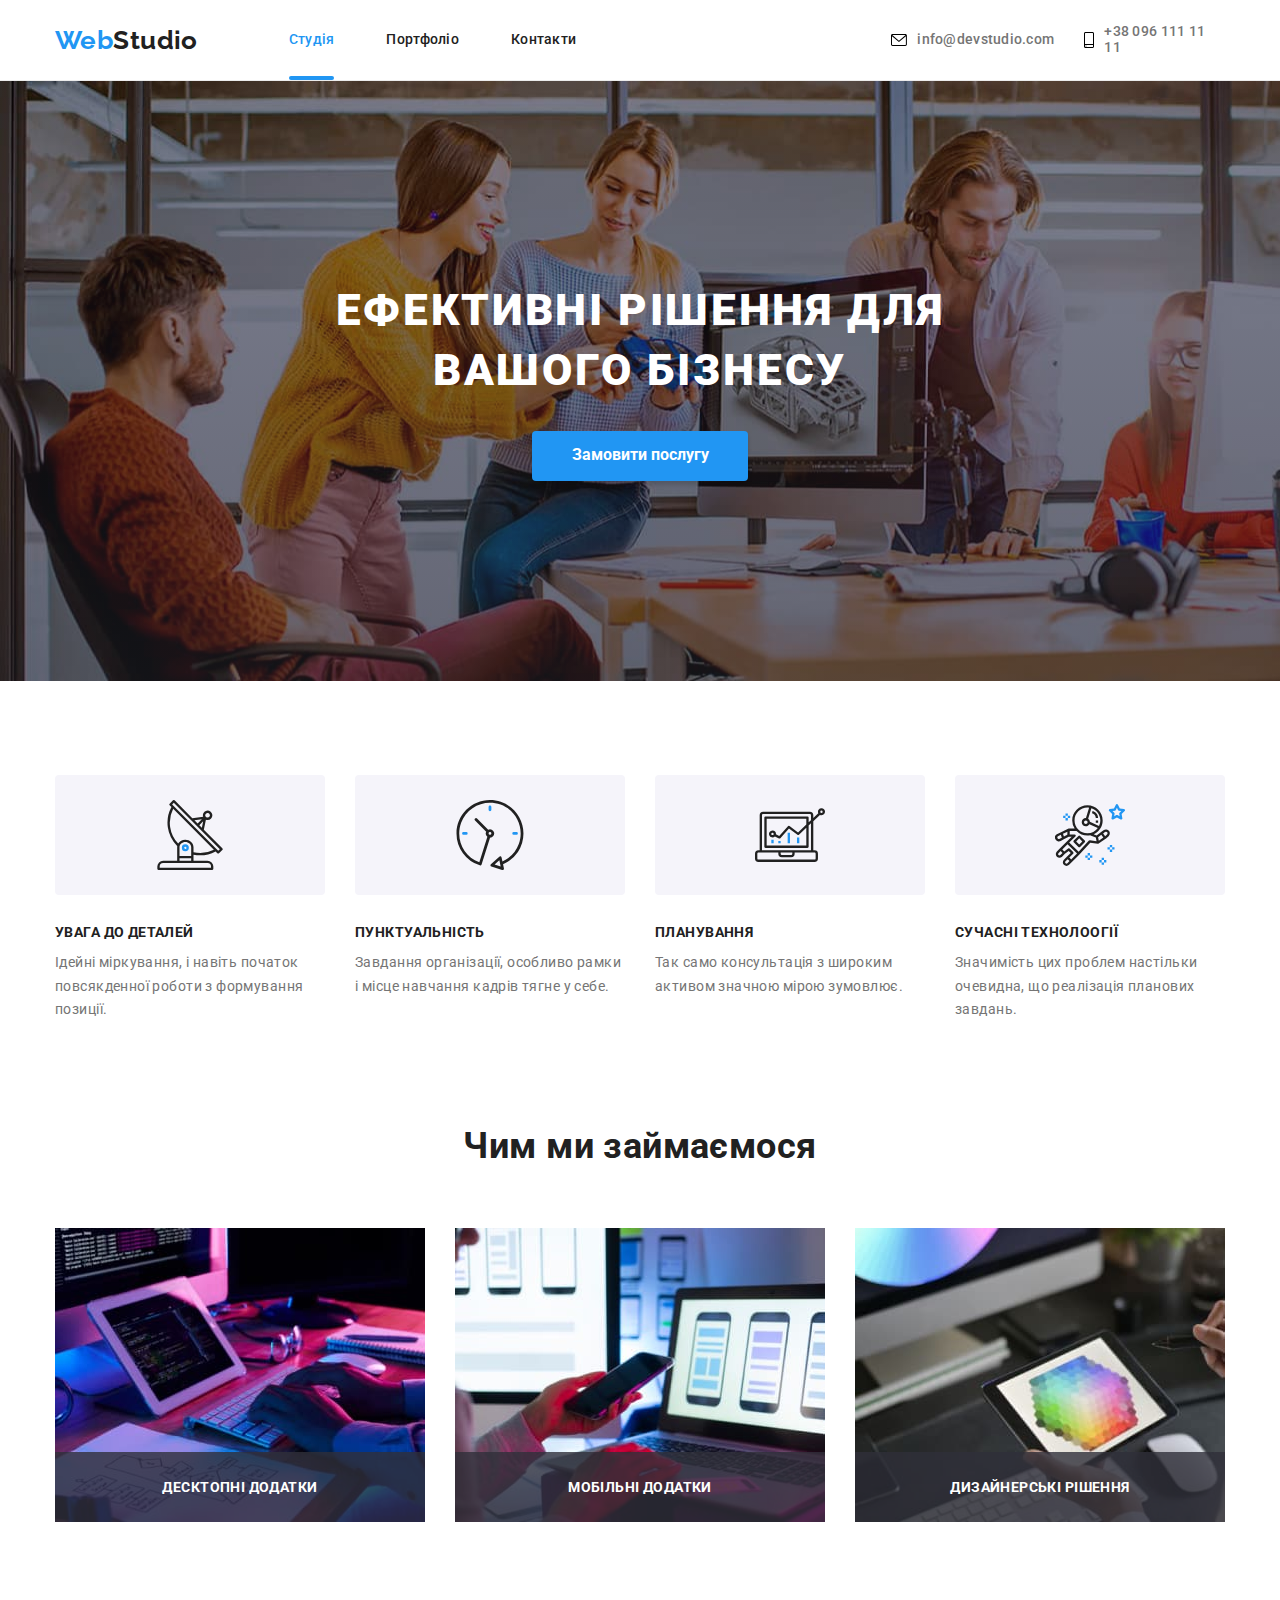
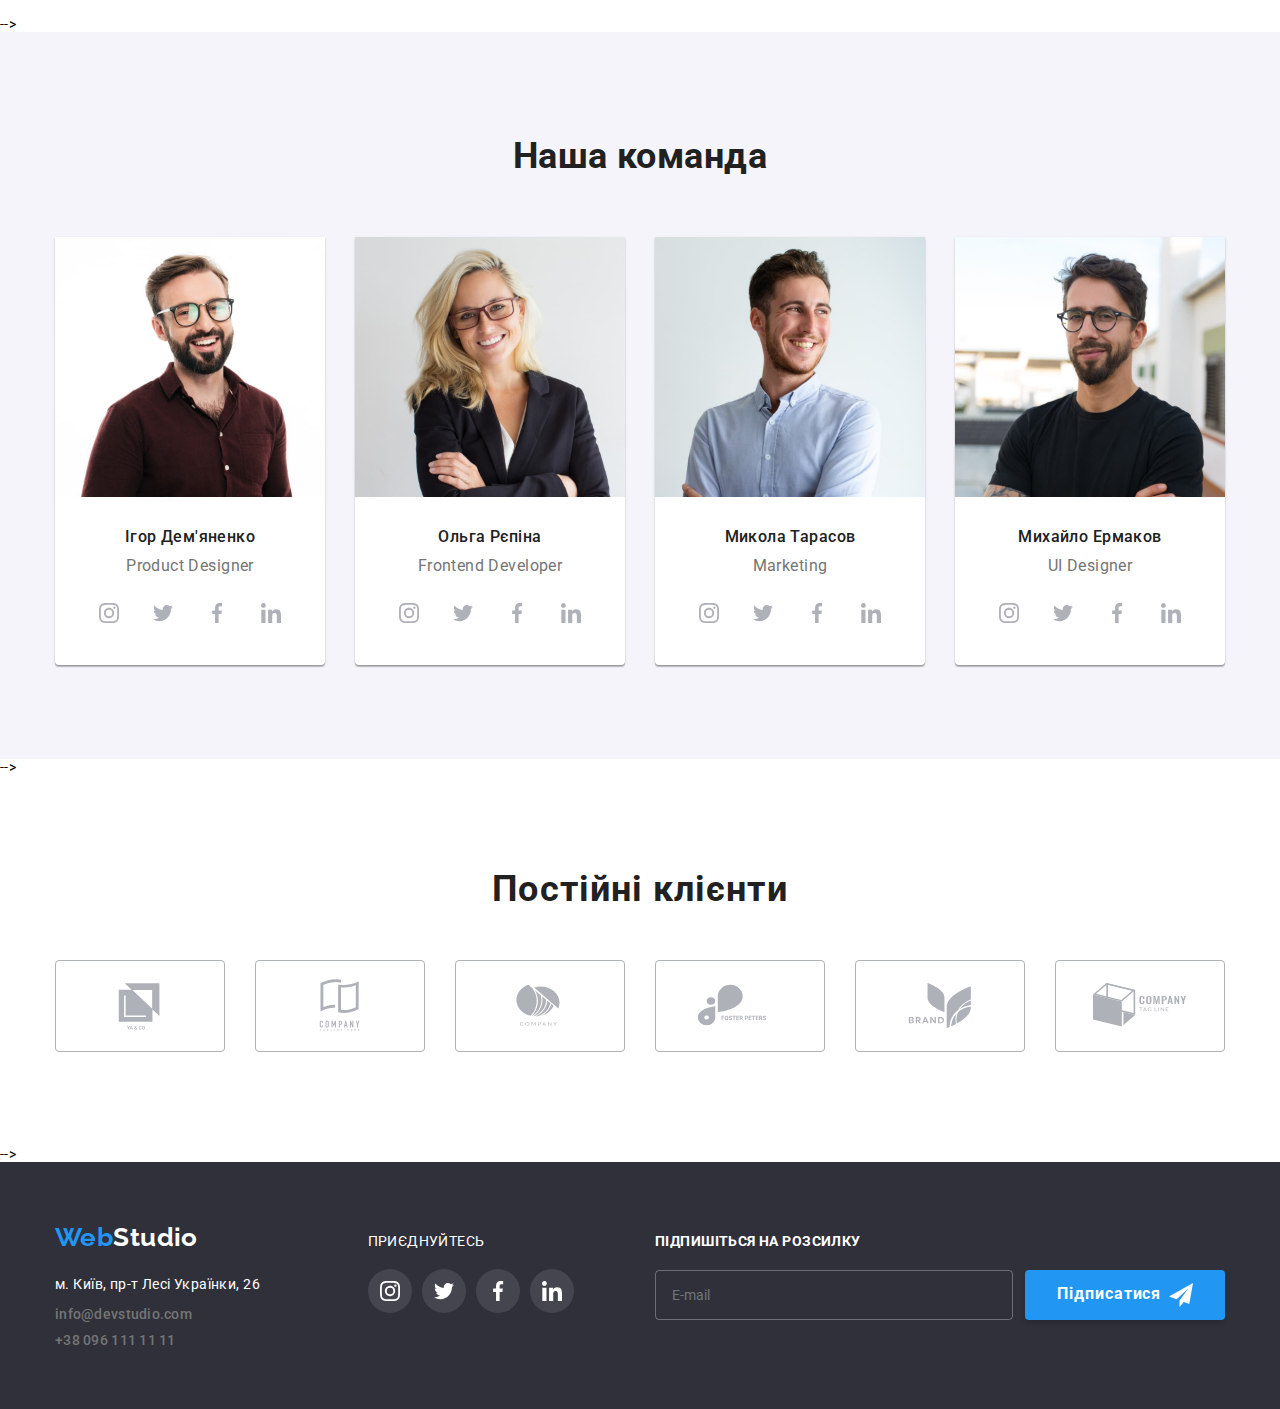
==== commit ccd9967d: "hw7" ====
--- a/index.html
+++ b/index.html
@@ -10,7 +10,6 @@
       href="https://cdn.jsdelivr.net/npm/modern-normalize@1.1.0/modern-normalize.min.css"
     />
     <link rel="stylesheet" href="./css/main.min.css" />
-    <link rel="stylesheet" href="./css/styles.css" />
     <link rel="preconnect" href="https://fonts.googleapis.com" />
     <link rel="preconnect" href="https://fonts.gstatic.com" crossorigin />
     <link
@@ -136,8 +135,6 @@
         <div class="container">
           <h2 class="we-do-section__title">Чим ми займаємося</h2>
 
-          <!--  -->
-
           <ul class="we-do-section__list list">
             <li>
               <div class="we-do-section__wrapper">
@@ -149,7 +146,7 @@
                 <p class="we-do-section__overlay">десктопні додатки</p>
               </div>
             </li>
-            <!--  -->
+
             <li>
               <div class="we-do-section__wrapper">
                 <img
@@ -160,7 +157,7 @@
                 <p class="we-do-section__overlay">мобільні додатки</p>
               </div>
             </li>
-            <!--  -->
+
             <li>
               <div class="we-do-section__wrapper">
                 <img
@@ -174,6 +171,7 @@
           </ul>
         </div>
       </section>
+      -->
 
       <!--team section-->
 
@@ -444,7 +442,9 @@
           </ul>
         </div>
       </section>
+      -->
       <!-- client-list -->
+
       <section class="clients section">
         <div class="container">
           <h2 class="clients__title">Постійні клієнти</h2>
@@ -494,6 +494,7 @@
           </ul>
         </div>
       </section>
+      -->
     </main>
 
     <!--footer-->
@@ -624,64 +625,66 @@
         <!-- modal-form -->
 
         <form class="modal-form" name="modal_form">
-        <p class="modal-form__title">Залиште свої данні, ми вам передзвонимо</p>
-        <!--  -->
-        <label class="modal-form__fild">
-          <span class="modal-form__label-title">Ім'я</span>
-          <input
-            class="modal-form__input"
-            type="text"
-            name="username"
-            required
-          />
-          <svg class="modal-form__icon" width="18" height="18">
-            <use href="./images/icons.svg#icon-person-black-form"></use>
-          </svg>
-        </label>
-        <!--  -->
-        <label class="modal-form__fild">
-          <span class="modal-form__label-title">Телефон</span>
-          <input
-            class="modal-form__input"
-            type="tel"
-            name="phone_number"
-            required
-          />
-          <svg class="modal-form__icon" width="18" height="18">
-            <use href="./images/icons.svg#icon-phone-black-form"></use>
-          </svg>
-        </label>
-        <!--  -->
-        <label class="modal-form__fild">
-          <span class="modal-form__label-title">Пошта</span>
-          <input type="email" class="modal-form__input" name="email" />
-          <svg class="modal-form__icon" width="18" height="18">
-            <use href="./images/icons.svg#icon-email-black-form"></use>
-          </svg>
-        </label>
-        <!--  -->
-        <label class="modal-form__fild">
-          <span class="modal-form__label-title">Коментар</span>
-          <textarea
-            class="modal-form__textarea"
-            name="coments"
-            placeholder="Введіть текст"
-            rows="8"
-          ></textarea>
-        </label>
-        <!--  -->
-        <label class="modal-form__chekbox">
-          <input type="checkbox" name="checkbox" class="checkbox" />
-          <span class="checkbox__icon"></span>
-          <span class="checkbox__title"
-            >Погоджуюся з розсилкою та приймаю
-            <a class="checkbox__agreement" href="">Умови договору</a>
-          </span>
-        </label>
-        <button type="submit" class="modal-form__send--button">
-          Відправити
-        </button>
-        <!-- </form> -->
+          <p class="modal-form__title">
+            Залиште свої данні, ми вам передзвонимо
+          </p>
+          <!--  -->
+          <label class="modal-form__fild">
+            <span class="modal-form__label-title">Ім'я</span>
+            <input
+              class="modal-form__input"
+              type="text"
+              name="username"
+              required
+            />
+            <svg class="modal-form__icon" width="18" height="18">
+              <use href="./images/icons.svg#icon-person-black-form"></use>
+            </svg>
+          </label>
+          <!--  -->
+          <label class="modal-form__fild">
+            <span class="modal-form__label-title">Телефон</span>
+            <input
+              class="modal-form__input"
+              type="tel"
+              name="phone_number"
+              required
+            />
+            <svg class="modal-form__icon" width="18" height="18">
+              <use href="./images/icons.svg#icon-phone-black-form"></use>
+            </svg>
+          </label>
+          <!--  -->
+          <label class="modal-form__fild">
+            <span class="modal-form__label-title">Пошта</span>
+            <input type="email" class="modal-form__input" name="email" />
+            <svg class="modal-form__icon" width="18" height="18">
+              <use href="./images/icons.svg#icon-email-black-form"></use>
+            </svg>
+          </label>
+          <!--  -->
+          <label class="modal-form__fild">
+            <span class="modal-form__label-title">Коментар</span>
+            <textarea
+              class="modal-form__textarea"
+              name="coments"
+              placeholder="Введіть текст"
+              rows="8"
+            ></textarea>
+          </label>
+          <!--  -->
+          <label class="modal-form__chekbox">
+            <input type="checkbox" name="checkbox" class="checkbox" />
+            <span class="checkbox__icon"></span>
+            <span class="checkbox__title"
+              >Погоджуюся з розсилкою та приймаю
+              <a class="checkbox__agreement" href="">Умови договору</a>
+            </span>
+          </label>
+          <button type="submit" class="modal-form__send--button">
+            Відправити
+          </button>
+        </form>
       </div>
     </div>
     <script src="./js/modal.js"></script>
--- a/css/main.min.css
+++ b/css/main.min.css
@@ -1 +1 @@
-:root{--button-color-blue: #2196F3;--background-color-white: #ffffff;--background-color-dark: #2F303A;--background-color-light: #ECECEC;--background-color-team: #F5F4FA;--main-text-color-gray: #757575;--main-text-color-black: #212121;--logo-text-color-blue: #2196F3;--logo-text-color-black: #212121;--hover-focus-color-blue: #2196F3;--primary-font: "Roboto", sans-serif;--trns-fast: 250ms;--trns-slow: 2500ms}.visually-hidden{position:absolute;width:1px;height:1px;margin:-1px;border:0;padding:0;white-space:nowrap;-webkit-clip-path:inset(100%);clip-path:inset(100%);clip:rect(0 0 0 0);overflow:hidden}body{background-color:var(--background-color-white);font-family:var(--primary-font);font-size:14px;letter-spacing:.03em}button{cursor:pointer;font-family:inherit}img{display:block}h1,h2,h3,h4,h5,h6,p,ul{margin:0}.link{text-decoration:none}.list{list-style:none;padding:0}a{text-decoration:none;color:#212121}.section{padding-top:94px;padding-bottom:94px}.container{width:1200px;margin:0 auto;padding:0 15px}.modal-button{width:216px;height:50px;font-weight:700;font-size:16px;line-height:1.9;color:#fff;background-color:var(--button-color-blue);border-radius:4px;box-shadow:0px 4px 4px rgba(0,0,0,.15);display:block;margin-left:auto;margin-right:auto;border:none;transition-property:background-color;transition-duration:var(--trns-fast)}.modal-button:hover,.modal-button:focus{background-color:#188ce8}.modal-form__send--button{margin:auto;background:#2196f3;box-shadow:0px 4px 4px rgba(0,0,0,.15);border-radius:4px;width:200px;height:50px;background:var(--button-color-blue);box-shadow:0px 4px 4px rgba(0,0,0,.15);border-radius:4px;border:none;letter-spacing:.06em;font-weight:700;font-size:16px;line-height:1.9;padding:10px 28px;color:#fff;display:flex;align-items:center;justify-content:space-around}.modal__close-btn{position:absolute;top:8px;right:8px;display:flex;align-items:center;justify-content:center;width:30px;height:30px;padding:0;background-color:rgba(0,0,0,0);border-radius:50%;border:1px solid rgba(0,0,0,.1)}.modal__close-btn:hover .modal__close-btn-icon{fill:var(--hover-focus-color-blue)}.footer__form-button{width:200px;height:50px;background:var(--button-color-blue);box-shadow:0px 4px 4px rgba(0,0,0,.15);border-radius:4px;border:none;letter-spacing:.06em;font-weight:700;font-size:16px;line-height:1.9;padding:10px 28px;color:#fff;display:flex;align-items:center;justify-content:space-around}.portfolio-nav__btn{border:none;border-radius:4px;font-family:inherit;font-weight:500;font-size:16px;line-height:1.6;color:var(--main-text-color-black);height:38px;padding-left:22px;padding-right:22px;transition-property:background-color color box-shadow;transition-duration:var(--trns-fast)}.portfolio-nav__btn:hover,.portfolio-nav__btn:focus{background-color:var(--hover-focus-color-blue);color:#fff;box-shadow:0px 3px 1px rgba(0,0,0,.1),0px 1px 2px rgba(0,0,0,.08),0px 2px 2px rgba(0,0,0,.12)}.header{background-color:var(--background-color-white);border-bottom:1px solid #ececec}.header__container{display:flex;align-items:center}.header__logo{margin-right:91px}.header__logo-text{color:var(--logo-text-color-black)}.header__nav{display:flex;align-items:center;margin-right:315px}.header__contact{display:flex}.header__mail-item{margin-right:30px;display:flex;align-items:center}.header__icons{transition-property:fill;transition-duration:var(--trns-fast)}.header__mail-link{display:flex;flex-direction:row-reverse;align-items:center;gap:10px;font-weight:500;line-height:1.14;letter-spacing:.02em;color:var(--main-text-color-gray);transition-property:color;transition-duration:var(--trns-fast)}.header__mail-link:hover,.header__mail-link:focus{color:var(--hover-focus-color-blue)}.header__mail-link:focus,.header__mail-link:hover .header__icons{fill:#188ce8}.header__phone-item{display:flex;align-items:center}.header__phone-link{display:flex;flex-direction:row-reverse;align-items:center;gap:10px;font-weight:500;line-height:1.14;letter-spacing:.02em;color:var(--main-text-color-gray);transition-property:color;transition-duration:var(--trns-fast)}.header__phone-link:hover,.header__phone-link:focus{color:var(--hover-focus-color-blue)}.header__phone-link:focus,.header__phone-link:hover .header__icons{fill:#188ce8}.logo{font-family:"Raleway";font-weight:700;font-size:26px;line-height:1.19;color:var(--logo-text-color-blue);padding-top:24px;padding-bottom:24px}.logo__text--invert{color:#fff}.hero-section{padding:200px 0 200px 0;margin:auto;max-width:1600px;background-image:linear-gradient(rgba(47, 48, 58, 0.1), rgba(47, 48, 58, 0.4)),url("../images/Img.jpg");background-color:var(--background-color-dark)}.hero-title{width:696px;margin-left:auto;margin-right:auto;margin-bottom:30px;text-align:center;text-transform:uppercase;font-weight:900;font-size:44px;line-height:1.36;letter-spacing:.06em;color:var(--background-color-white)}.feature__list{display:flex;gap:30px;justify-content:space-between}.feature__item{width:270px}.feature__container{display:flex;justify-content:center;align-items:center;width:270px;height:120px;background:#f5f4fa;border-radius:4px}.feature__icons{display:block}.feature__title{font-size:14px;font-weight:700;line-height:1.14;text-transform:uppercase;color:var(--main-text-color-black);margin-top:30px}.feature__deskription{line-height:1.71;color:var(--main-text-color-gray);margin-top:10px}.we-do-section{padding-top:0}.we-do-section__title{display:flex;justify-content:center;font-weight:700;font-size:36px;line-height:1.7;color:var(--main-text-color-black)}.we-do-section__list{margin-top:50px;display:flex;justify-content:space-between;gap:30px}.we-do-section__wrapper{position:relative}.we-do-section__overlay{font-weight:700;text-transform:uppercase;color:#fff;letter-spacing:.03em;position:absolute;bottom:0;width:100%;height:70px;background:rgba(47,48,58,.8);display:flex;justify-content:center;align-items:center}.team-section{background-color:var(--background-color-team)}.team-section__title{font-weight:700;font-size:36px;line-height:1.7;color:var(--main-text-color-black);display:flex;justify-content:center}.team-section__list{display:flex;gap:30px;justify-content:space-between;margin-top:50px}.team-section__item{background-color:var(--background-color-white);width:270px;height:428px;box-shadow:0px 1px 3px rgba(0,0,0,.12),0px 1px 1px rgba(0,0,0,.14),0px 2px 1px rgba(0,0,0,.2);border-radius:0px 0px 4px 4px}.team-section__description{padding:30px 0}.team-section__name{font-weight:500;font-size:16px;line-height:1.19;color:var(--main-text-color-black);display:flex;justify-content:center;text-transform:capitalize}.team-section__post{font-size:16px;line-height:1.19;color:var(--main-text-color-gray);display:flex;justify-content:center;text-transform:capitalize;margin-top:10px}.social-list{display:flex;justify-content:center;gap:10px;margin-top:16px}.social-list__link{display:flex;align-items:center;justify-content:center;width:44px;height:44px;color:#afb1b8;background-color:#fff;border-radius:50%;transition-property:background-color fill;transition-duration:var(--trns-fast)}.social-list__link:hover,.social-list__link:focus{background-color:#2196f3}.social-list__link:hover .social-list__icon{fill:#fff}.social-list__link:focus .social-list__icon{fill:#fff}.social-list__icon{fill:currentColor;transition-property:background-color fill;transition-duration:var(--trns-fast)}.clients__title{display:flex;justify-content:center;font-size:36px;letter-spacing:.03em;color:#212121}.clients__list{display:flex;justify-content:center;align-items:center;gap:30px;margin-top:50px}.clients__link{width:170px;height:92px;display:flex;justify-content:center;align-items:center;border:1px solid #afb1b8;border-radius:4px;color:#afb1b8;transition-property:color border-color;transition-duration:var(--trns-fast)}.clients__link:hover,.clients__link:focus{border-color:var(--hover-focus-color-blue);color:var(--hover-focus-color-blue)}.clients__icon{fill:currentColor}.portfolio-nav{display:flex;justify-content:center;gap:8px;text-transform:uppercase}.portfolio{display:flex;flex-wrap:wrap;gap:30px;justify-content:center;padding:0;margin-top:50px}.portfolio__item{display:inline-block}.portfolio__link{display:block;transform:box-shadow;transition-duration:var(--trns-fast)}.portfolio__link:hover,.portfolio__link:focus{box-shadow:0px 1px 1px rgba(0,0,0,.12),0px 4px 4px rgba(0,0,0,.06),1px 4px 6px rgba(0,0,0,.16)}.portfolio__link:hover .portfolio__overlay-box,.portfolio__link:focus .portfolio__overlay-box{transform:translateY(0)}.portfolio__thumb{position:relative;overflow:hidden}.portfolio__overlay-box{position:absolute;left:0;top:0;width:100%;height:294px;background:rgba(33,150,243,.9);padding:63px 24px;transform:translateY(100%);transition:var(--trns-fast) cubic-bezier(0.4, 0, 0.2, 1)}.portfolio__overlay-deskription{font-size:18px;line-height:1.55;letter-spacing:.03em;color:#fff}.portfolio__deskription{padding:20px 24px;border-left:1px solid #eee;border-right:1px solid #eee;border-bottom:1px solid #eee}.portfolio__title{text-transform:capitalize;font-size:18px;line-height:36px;letter-spacing:.06em}.portfolio__paragraf{text-transform:capitalize;color:var(--main-text-color-gray);padding-top:4px;font-size:16px;line-height:30px;letter-spacing:.03em}.footer{display:block;background-color:var(--background-color-dark);display:flex;flex-direction:column;justify-content:center;padding-top:60px;padding-bottom:60px}.footer__container{display:flex;justify-content:space-between;align-items:baseline}.address{width:231px;font-style:normal;margin-top:20px}.address__list{display:flex;justify-content:space-between;flex-direction:column}.address__link{line-height:1.7;color:#fff;transition-property:color;transition-duration:var(--trns-fast)}.address__link:hover,.address__link:focus{color:var(--button-color-blue)}.address__mail-item{margin-top:9px}.address__mail-link{font-weight:500;line-height:1.14;letter-spacing:.02em;color:var(--main-text-color-gray);transition-property:color;transition-duration:var(--trns-fast)}.address__mail-link:hover,.address__mail-link:focus{color:var(--button-color-blue)}.address__phone-item{margin-top:9px}.address__phone-link{font-weight:500;line-height:1.14;letter-spacing:.02em;color:var(--main-text-color-gray);transition-property:color;transition-duration:var(--trns-fast)}.address__phone-link:hover,.address__phone-link:focus{color:var(--button-color-blue)}.footer__social-links{display:flex;flex-direction:column;justify-content:space-between;width:206px;height:80px}.footer__social-links-title{font-size:14px;text-transform:uppercase;color:#fff}.footer__social-links-list{display:flex;gap:10px}.footer__social-links-invert{display:flex;align-items:center;justify-content:center;width:44px;height:44px;color:#fff;background:rgba(255,255,255,.1);border-radius:50%;transition-property:background-color;transition-duration:var(--trns-fast)}.footer__social-links-invert:hover,.footer__social-links-invert:focus{background-color:#2196f3}.footer__social-links-icons{fill:currentColor}.footer__form{display:flex;flex-direction:column}.footer__form-title{font-weight:700;text-transform:uppercase;color:#fff;margin-bottom:20px}.footer__form-label{display:flex}.footer__form-input{cursor:pointer;width:358px;height:50px;margin-right:12px;border:1px solid rgba(255,255,255,.3);border-radius:4px;background-color:rgba(0,0,0,0);padding-left:16px;color:#fff;transition:var(--trns-fast) cubic-bezier(0.4, 0, 0.2, 1)}.footer__form-input:hover,.footer__form-input:focus{outline:inherit;border-color:var(--hover-focus-color-blue)}.footer__form-icon-send{fill:#fff}.backdrop{position:fixed;top:0;left:0;width:100%;height:100%;background-color:rgba(0,0,0,.2);transition:opacity var(--trns-fast) linear,visibility var(--trns-fast) linear}.backdrop.is-hidden{opacity:0;visibility:hidden;pointer-events:none}.modal{position:absolute;top:50%;left:50%;padding:40px;width:528px;height:580px;background:#fff;box-shadow:0px 1px 3px rgba(0,0,0,.12),0px 1px 1px rgba(0,0,0,.14),0px 2px 1px rgba(0,0,0,.2);border-radius:4px;transform:translate(-50%, -50%)}.modal-form__title{font-weight:700;font-size:20px;line-height:23px;text-align:center;letter-spacing:.03em;margin-bottom:12px;color:#212121}.modal-form__fild{position:relative;display:flex;flex-direction:column;justify-content:flex-end;margin-bottom:10px}.modal-form__fild:hover,.modal-form__fildfocus .modal-form__icon{fill:#2196f3}.modal-form__label-title{font-size:12px;line-height:1.2;letter-spacing:.01em;margin-bottom:4px;color:#757575}.modal-form__input{height:40px;border:1px solid rgba(33,33,33,.2);border-radius:4px;padding-left:42px;transition:var(--trns-fast) cubic-bezier(0.4, 0, 0.2, 1)}.modal-form__input:hover,.modal-form__input:focus{border-color:#188ce8;outline:#188ce8}.modal-form__input:focus~.modal-form__icon{fill:#2196f3}.modal-form__icon{position:absolute;display:inline-block;left:12px;top:50%;transition:var(--trns-fast) cubic-bezier(0.4, 0, 0.2, 1)}.modal-form__textarea{height:120px;padding:12px 16px;font-size:12px;line-height:1.2;letter-spacing:.01em;color:rgba(33,33,33,.2);border:1px solid rgba(33,33,33,.2);border-radius:4px;resize:none;color:#2f303a}.modal-form__textarea:hover,.modal-form__textarea:focus{border-color:#188ce8;outline:#188ce8}.modal-form__chekbox{position:relative;display:inline-block;display:flex;justify-content:center;height:24px;align-items:center;gap:8px;margin-top:20px;margin-bottom:30px;cursor:pointer}.checkbox{position:absolute;width:1px;height:1px;margin:-1px;border:0;padding:0;white-space:nowrap;-webkit-clip-path:inset(100%);clip-path:inset(100%);clip:rect(0 0 0 0);overflow:hidden}.checkbox__icon{display:inline-block;width:16px;height:15px;border:2px solid #212121;border-radius:2px;transition:var(--trns-fast) cubic-bezier(0.4, 0, 0.2, 1)}.checkbox:checked+.checkbox__icon{background-color:var(--button-color-blue);background-image:url("../images/icon check.svg");background-size:contain;background-origin:border-box;border-color:rgba(0,0,0,0)}.icon-check{display:inline-block;width:16px;height:15px;background:#2196f3;border-radius:2px}.checkbox__title{font-size:14px;line-height:24px;letter-spacing:.03em;color:#757575}.checkbox__agreement{letter-spacing:.03em;-webkit-text-decoration-line:underline;text-decoration-line:underline;color:#2196f3}.nav__list{display:flex;text-transform:capitalize}.nav__item:not(:last-child){margin-right:52px}.nav__link{display:block;padding-top:32px;padding-bottom:32px;font-weight:500;line-height:1.14;letter-spacing:.02em;position:relative;transition-property:color;transition-duration:var(--trns-fast)}.nav__link:hover,.nav__link:focus{color:var(--hover-focus-color-blue)}.nav__link--current{color:#2196f3}.nav__link--current::after{content:"";position:absolute;bottom:0;left:0;display:block;width:100%;height:4px;border-radius:4px;background-color:var(--button-color-blue)}/*# sourceMappingURL=main.min.css.map */+:root{--button-color-blue: #2196F3;--background-color-white: #ffffff;--background-color-dark: #2F303A;--background-color-light: #ECECEC;--background-color-team: #F5F4FA;--main-text-color-gray: #757575;--main-text-color-black: #212121;--logo-text-color-blue: #2196F3;--logo-text-color-black: #212121;--hover-focus-color-blue: #2196F3;--primary-font: "Roboto", sans-serif;--trns-fast: 250ms;--trns-slow: 2500ms}.visually-hidden{position:absolute;width:1px;height:1px;margin:-1px;border:0;padding:0;white-space:nowrap;-webkit-clip-path:inset(100%);clip-path:inset(100%);clip:rect(0 0 0 0);overflow:hidden}body{background-color:var(--background-color-white);font-family:var(--primary-font);font-size:14px;letter-spacing:.03em}button{cursor:pointer;font-family:inherit}img{display:block}h1,h2,h3,h4,h5,h6,p,ul{margin:0}.link{text-decoration:none}.list{list-style:none;padding:0}a{text-decoration:none;color:#212121}.section{padding-top:94px;padding-bottom:94px}.container{margin:0 auto;padding:0 15px}@media screen and (min-width: 480px){.container{width:480px}}@media screen and (min-width: 768px){.container{width:768px}}@media screen and (min-width: 1200px){.container{width:1200px}}.modal-button{width:216px;height:50px;font-weight:700;font-size:16px;line-height:1.9;color:#fff;background-color:var(--button-color-blue);border-radius:4px;box-shadow:0px 4px 4px rgba(0,0,0,.15);display:block;margin-left:auto;margin-right:auto;border:none;transition-property:background-color;transition-duration:var(--trns-fast)}.modal-button:hover,.modal-button:focus{background-color:#188ce8}.modal-form__send--button{margin:auto;background:#2196f3;box-shadow:0px 4px 4px rgba(0,0,0,.15);border-radius:4px;width:200px;height:50px;background:var(--button-color-blue);box-shadow:0px 4px 4px rgba(0,0,0,.15);border-radius:4px;border:none;letter-spacing:.06em;font-weight:700;font-size:16px;line-height:1.9;padding:10px 28px;color:#fff;display:flex;align-items:center;justify-content:space-around}.modal__close-btn{position:absolute;top:8px;right:8px;display:flex;align-items:center;justify-content:center;width:30px;height:30px;padding:0;background-color:rgba(0,0,0,0);border-radius:50%;border:1px solid rgba(0,0,0,.1)}.modal__close-btn:hover .modal__close-btn-icon{fill:var(--hover-focus-color-blue)}.footer__form-button{width:200px;height:50px;background:var(--button-color-blue);box-shadow:0px 4px 4px rgba(0,0,0,.15);border-radius:4px;border:none;letter-spacing:.06em;font-weight:700;font-size:16px;line-height:1.9;padding:10px 28px;color:#fff;display:flex;align-items:center;justify-content:space-around}.portfolio-nav__btn{border:none;border-radius:4px;font-family:inherit;font-weight:500;font-size:16px;line-height:1.6;color:var(--main-text-color-black);height:38px;padding-left:22px;padding-right:22px;transition-property:background-color color box-shadow;transition-duration:var(--trns-fast)}.portfolio-nav__btn:hover,.portfolio-nav__btn:focus{background-color:var(--hover-focus-color-blue);color:#fff;box-shadow:0px 3px 1px rgba(0,0,0,.1),0px 1px 2px rgba(0,0,0,.08),0px 2px 2px rgba(0,0,0,.12)}.header{background-color:var(--background-color-white);border-bottom:1px solid #ececec}.header__container{display:flex;align-items:center}.header__logo{margin-right:91px}.header__logo-text{color:var(--logo-text-color-black)}.header__nav{display:flex;align-items:center;margin-right:315px}.header__contact{display:flex}.header__mail-item{margin-right:30px;display:flex;align-items:center}.header__icons{transition-property:fill;transition-duration:var(--trns-fast)}.header__mail-link{display:flex;flex-direction:row-reverse;align-items:center;gap:10px;font-weight:500;line-height:1.14;letter-spacing:.02em;color:var(--main-text-color-gray);transition-property:color;transition-duration:var(--trns-fast)}.header__mail-link:hover,.header__mail-link:focus{color:var(--hover-focus-color-blue)}.header__mail-link:focus,.header__mail-link:hover .header__icons{fill:#188ce8}.header__phone-item{display:flex;align-items:center}.header__phone-link{display:flex;flex-direction:row-reverse;align-items:center;gap:10px;font-weight:500;line-height:1.14;letter-spacing:.02em;color:var(--main-text-color-gray);transition-property:color;transition-duration:var(--trns-fast)}.header__phone-link:hover,.header__phone-link:focus{color:var(--hover-focus-color-blue)}.header__phone-link:focus,.header__phone-link:hover .header__icons{fill:#188ce8}.logo{font-family:"Raleway";font-weight:700;font-size:26px;line-height:1.19;color:var(--logo-text-color-blue);padding-top:24px;padding-bottom:24px}.logo__text--invert{color:#fff}.hero-section{padding:200px 0 200px 0;margin:auto;max-width:1600px;background-image:linear-gradient(rgba(47, 48, 58, 0.1), rgba(47, 48, 58, 0.4)),url("../images/Img.jpg");background-color:var(--background-color-dark)}.hero-title{width:696px;margin-left:auto;margin-right:auto;margin-bottom:30px;text-align:center;text-transform:uppercase;font-weight:900;font-size:44px;line-height:1.36;letter-spacing:.06em;color:var(--background-color-white)}.feature__list{display:flex;gap:30px;justify-content:space-between}.feature__item{width:270px}.feature__container{display:flex;justify-content:center;align-items:center;width:270px;height:120px;background:#f5f4fa;border-radius:4px}.feature__icons{display:block}.feature__title{font-size:14px;font-weight:700;line-height:1.14;text-transform:uppercase;color:var(--main-text-color-black);margin-top:30px}.feature__deskription{line-height:1.71;color:var(--main-text-color-gray);margin-top:10px}.we-do-section{padding-top:0}.we-do-section__title{display:flex;justify-content:center;font-weight:700;font-size:36px;line-height:1.7;color:var(--main-text-color-black)}.we-do-section__list{margin-top:50px;display:flex;justify-content:space-between;gap:30px}.we-do-section__wrapper{position:relative}.we-do-section__overlay{font-weight:700;text-transform:uppercase;color:#fff;letter-spacing:.03em;position:absolute;bottom:0;width:100%;height:70px;background:rgba(47,48,58,.8);display:flex;justify-content:center;align-items:center}.team-section{background-color:var(--background-color-team)}.team-section__title{font-weight:700;font-size:36px;line-height:1.7;color:var(--main-text-color-black);display:flex;justify-content:center}.team-section__list{display:flex;gap:30px;justify-content:space-between;margin-top:50px}.team-section__item{background-color:var(--background-color-white);width:270px;height:428px;box-shadow:0px 1px 3px rgba(0,0,0,.12),0px 1px 1px rgba(0,0,0,.14),0px 2px 1px rgba(0,0,0,.2);border-radius:0px 0px 4px 4px}.team-section__description{padding:30px 0}.team-section__name{font-weight:500;font-size:16px;line-height:1.19;color:var(--main-text-color-black);display:flex;justify-content:center;text-transform:capitalize}.team-section__post{font-size:16px;line-height:1.19;color:var(--main-text-color-gray);display:flex;justify-content:center;text-transform:capitalize;margin-top:10px}.social-list{display:flex;justify-content:center;gap:10px;margin-top:16px}.social-list__link{display:flex;align-items:center;justify-content:center;width:44px;height:44px;color:#afb1b8;background-color:#fff;border-radius:50%;transition-property:background-color fill;transition-duration:var(--trns-fast)}.social-list__link:hover,.social-list__link:focus{background-color:#2196f3}.social-list__link:hover .social-list__icon{fill:#fff}.social-list__link:focus .social-list__icon{fill:#fff}.social-list__icon{fill:currentColor;transition-property:background-color fill;transition-duration:var(--trns-fast)}.clients__title{display:flex;justify-content:center;font-size:36px;letter-spacing:.03em;color:#212121}.clients__list{display:flex;justify-content:center;align-items:center;gap:30px;margin-top:50px}.clients__link{width:170px;height:92px;display:flex;justify-content:center;align-items:center;border:1px solid #afb1b8;border-radius:4px;color:#afb1b8;transition-property:color border-color;transition-duration:var(--trns-fast)}.clients__link:hover,.clients__link:focus{border-color:var(--hover-focus-color-blue);color:var(--hover-focus-color-blue)}.clients__icon{fill:currentColor}.portfolio-nav{display:flex;justify-content:center;gap:8px;text-transform:uppercase}.portfolio{display:flex;flex-wrap:wrap;gap:30px;justify-content:center;padding:0;margin-top:50px}.portfolio__item{display:inline-block}.portfolio__link{display:block;transform:box-shadow;transition-duration:var(--trns-fast)}.portfolio__link:hover,.portfolio__link:focus{box-shadow:0px 1px 1px rgba(0,0,0,.12),0px 4px 4px rgba(0,0,0,.06),1px 4px 6px rgba(0,0,0,.16)}.portfolio__link:hover .portfolio__overlay-box,.portfolio__link:focus .portfolio__overlay-box{transform:translateY(0)}.portfolio__thumb{position:relative;overflow:hidden}.portfolio__overlay-box{position:absolute;left:0;top:0;width:100%;height:294px;background:rgba(33,150,243,.9);padding:63px 24px;transform:translateY(100%);transition:var(--trns-fast) cubic-bezier(0.4, 0, 0.2, 1)}.portfolio__overlay-deskription{font-size:18px;line-height:1.55;letter-spacing:.03em;color:#fff}.portfolio__deskription{padding:20px 24px;border-left:1px solid #eee;border-right:1px solid #eee;border-bottom:1px solid #eee}.portfolio__title{text-transform:capitalize;font-size:18px;line-height:36px;letter-spacing:.06em}.portfolio__paragraf{text-transform:capitalize;color:var(--main-text-color-gray);padding-top:4px;font-size:16px;line-height:30px;letter-spacing:.03em}.footer{display:block;background-color:var(--background-color-dark);display:flex;flex-direction:column;justify-content:center;padding-top:60px;padding-bottom:60px}.footer__container{display:flex;justify-content:space-between;align-items:baseline}.address{width:231px;font-style:normal;margin-top:20px}.address__list{display:flex;justify-content:space-between;flex-direction:column}.address__link{line-height:1.7;color:#fff;transition-property:color;transition-duration:var(--trns-fast)}.address__link:hover,.address__link:focus{color:var(--button-color-blue)}.address__mail-item{margin-top:9px}.address__mail-link{font-weight:500;line-height:1.14;letter-spacing:.02em;color:var(--main-text-color-gray);transition-property:color;transition-duration:var(--trns-fast)}.address__mail-link:hover,.address__mail-link:focus{color:var(--button-color-blue)}.address__phone-item{margin-top:9px}.address__phone-link{font-weight:500;line-height:1.14;letter-spacing:.02em;color:var(--main-text-color-gray);transition-property:color;transition-duration:var(--trns-fast)}.address__phone-link:hover,.address__phone-link:focus{color:var(--button-color-blue)}.footer__social-links{display:flex;flex-direction:column;justify-content:space-between;width:206px;height:80px}.footer__social-links-title{font-size:14px;text-transform:uppercase;color:#fff}.footer__social-links-list{display:flex;gap:10px}.footer__social-links-invert{display:flex;align-items:center;justify-content:center;width:44px;height:44px;color:#fff;background:rgba(255,255,255,.1);border-radius:50%;transition-property:background-color;transition-duration:var(--trns-fast)}.footer__social-links-invert:hover,.footer__social-links-invert:focus{background-color:#2196f3}.footer__social-links-icons{fill:currentColor}.footer__form{display:flex;flex-direction:column}.footer__form-title{font-weight:700;text-transform:uppercase;color:#fff;margin-bottom:20px}.footer__form-label{display:flex}.footer__form-input{cursor:pointer;width:358px;height:50px;margin-right:12px;border:1px solid rgba(255,255,255,.3);border-radius:4px;background-color:rgba(0,0,0,0);padding-left:16px;color:#fff;transition:var(--trns-fast) cubic-bezier(0.4, 0, 0.2, 1)}.footer__form-input:hover,.footer__form-input:focus{outline:inherit;border-color:var(--hover-focus-color-blue)}.footer__form-icon-send{fill:#fff}.backdrop{position:fixed;top:0;left:0;width:100%;height:100%;background-color:rgba(0,0,0,.2);transition:opacity var(--trns-fast) linear,visibility var(--trns-fast) linear}.backdrop.is-hidden{opacity:0;visibility:hidden;pointer-events:none}.modal{position:absolute;top:50%;left:50%;padding:40px;width:528px;height:580px;background:#fff;box-shadow:0px 1px 3px rgba(0,0,0,.12),0px 1px 1px rgba(0,0,0,.14),0px 2px 1px rgba(0,0,0,.2);border-radius:4px;transform:translate(-50%, -50%)}.modal-form__title{font-weight:700;font-size:20px;line-height:23px;text-align:center;letter-spacing:.03em;margin-bottom:12px;color:#212121}.modal-form__fild{position:relative;display:flex;flex-direction:column;justify-content:flex-end;margin-bottom:10px}.modal-form__fild:hover,.modal-form__fildfocus .modal-form__icon{fill:#2196f3}.modal-form__label-title{font-size:12px;line-height:1.2;letter-spacing:.01em;margin-bottom:4px;color:#757575}.modal-form__input{height:40px;border:1px solid rgba(33,33,33,.2);border-radius:4px;padding-left:42px;transition:var(--trns-fast) cubic-bezier(0.4, 0, 0.2, 1)}.modal-form__input:hover,.modal-form__input:focus{border-color:#188ce8;outline:#188ce8}.modal-form__input:focus~.modal-form__icon{fill:#2196f3}.modal-form__icon{position:absolute;display:inline-block;left:12px;top:50%;transition:var(--trns-fast) cubic-bezier(0.4, 0, 0.2, 1)}.modal-form__textarea{height:120px;padding:12px 16px;font-size:12px;line-height:1.2;letter-spacing:.01em;color:rgba(33,33,33,.2);border:1px solid rgba(33,33,33,.2);border-radius:4px;resize:none;color:#2f303a}.modal-form__textarea:hover,.modal-form__textarea:focus{border-color:#188ce8;outline:#188ce8}.modal-form__chekbox{position:relative;display:inline-block;display:flex;justify-content:center;height:24px;align-items:center;gap:8px;margin-top:20px;margin-bottom:30px;cursor:pointer}.checkbox{position:absolute;width:1px;height:1px;margin:-1px;border:0;padding:0;white-space:nowrap;-webkit-clip-path:inset(100%);clip-path:inset(100%);clip:rect(0 0 0 0);overflow:hidden}.checkbox__icon{display:inline-block;width:16px;height:15px;border:2px solid #212121;border-radius:2px;transition:var(--trns-fast) cubic-bezier(0.4, 0, 0.2, 1)}.checkbox:checked+.checkbox__icon{background-color:var(--button-color-blue);background-image:url("../images/icon check.svg");background-size:contain;background-origin:border-box;border-color:rgba(0,0,0,0)}.icon-check{display:inline-block;width:16px;height:15px;background:#2196f3;border-radius:2px}.checkbox__title{font-size:14px;line-height:24px;letter-spacing:.03em;color:#757575}.checkbox__agreement{letter-spacing:.03em;-webkit-text-decoration-line:underline;text-decoration-line:underline;color:#2196f3}.nav__list{display:flex;text-transform:capitalize}.nav__item:not(:last-child){margin-right:52px}.nav__link{display:block;padding-top:32px;padding-bottom:32px;font-weight:500;line-height:1.14;letter-spacing:.02em;position:relative;transition-property:color;transition-duration:var(--trns-fast)}.nav__link:hover,.nav__link:focus{color:var(--hover-focus-color-blue)}.nav__link--current{color:#2196f3}.nav__link--current::after{content:"";position:absolute;bottom:0;left:0;display:block;width:100%;height:4px;border-radius:4px;background-color:var(--button-color-blue)}/*# sourceMappingURL=main.min.css.map */